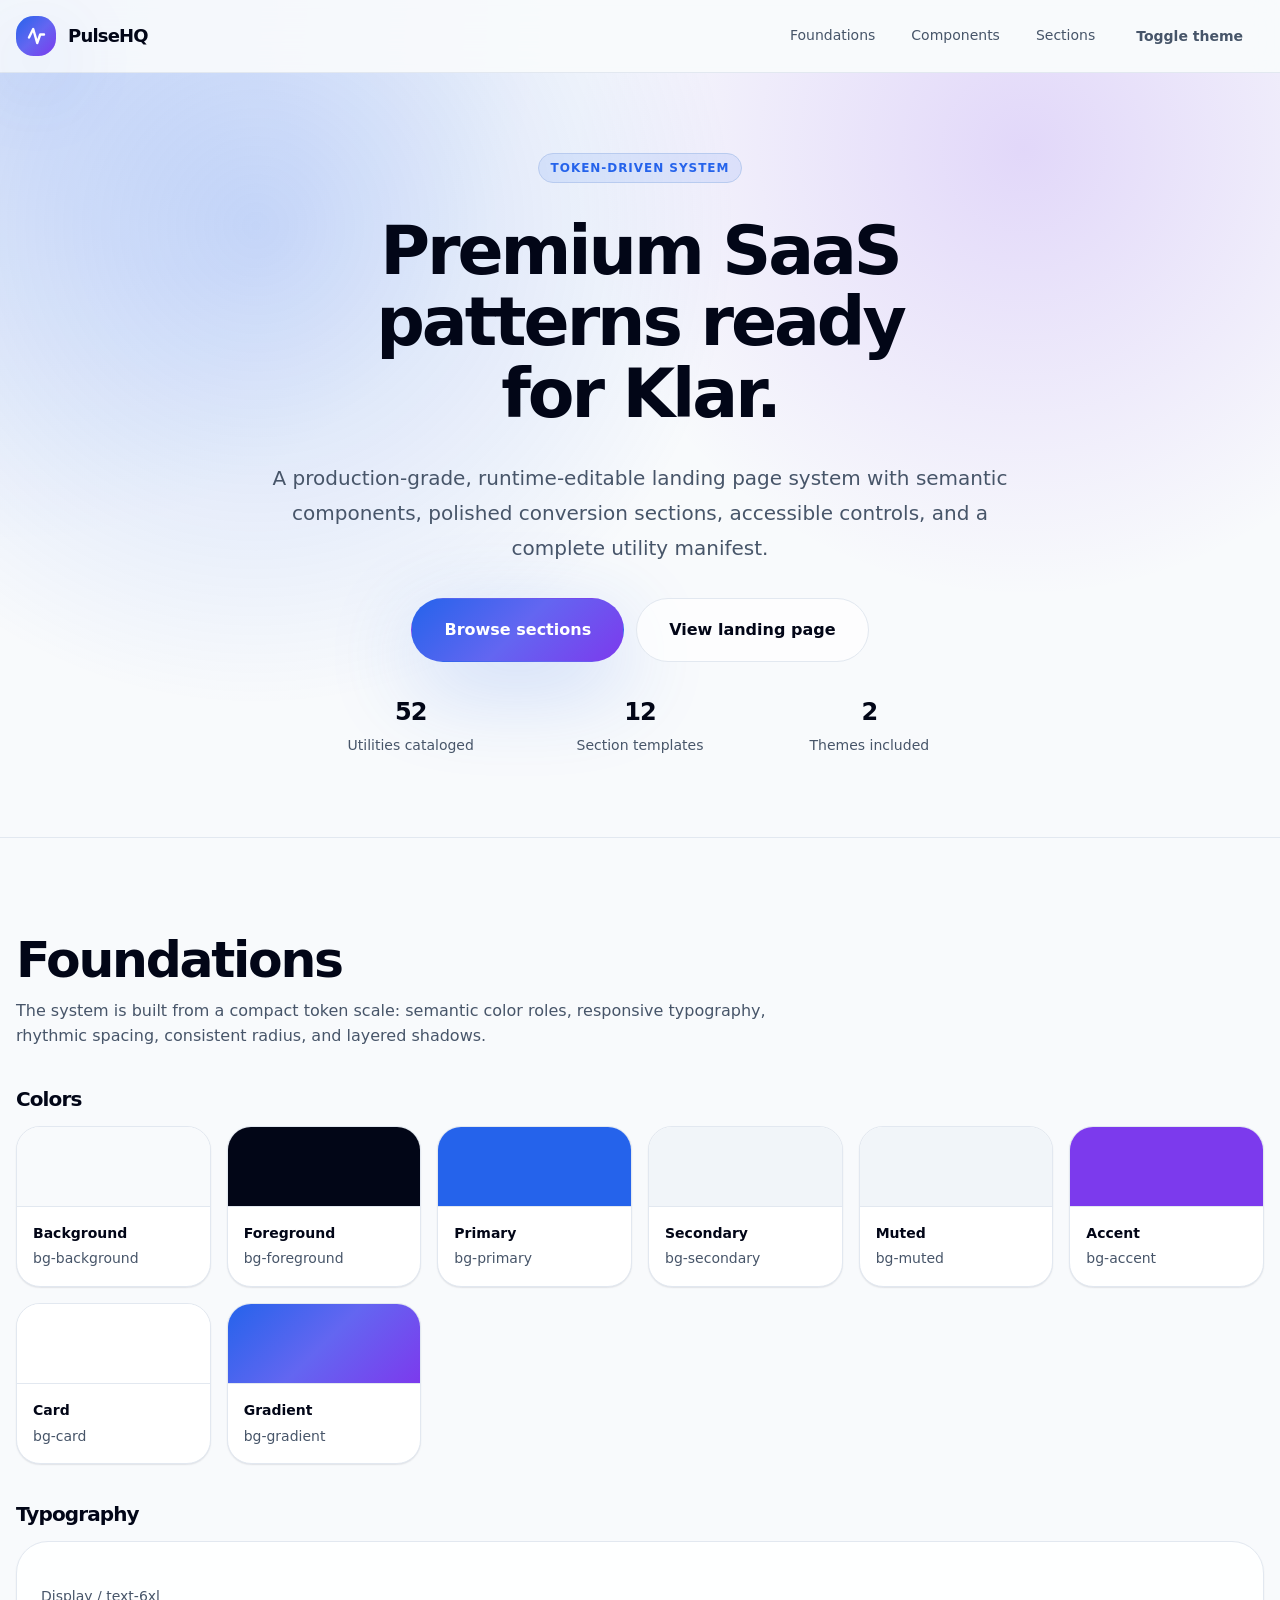
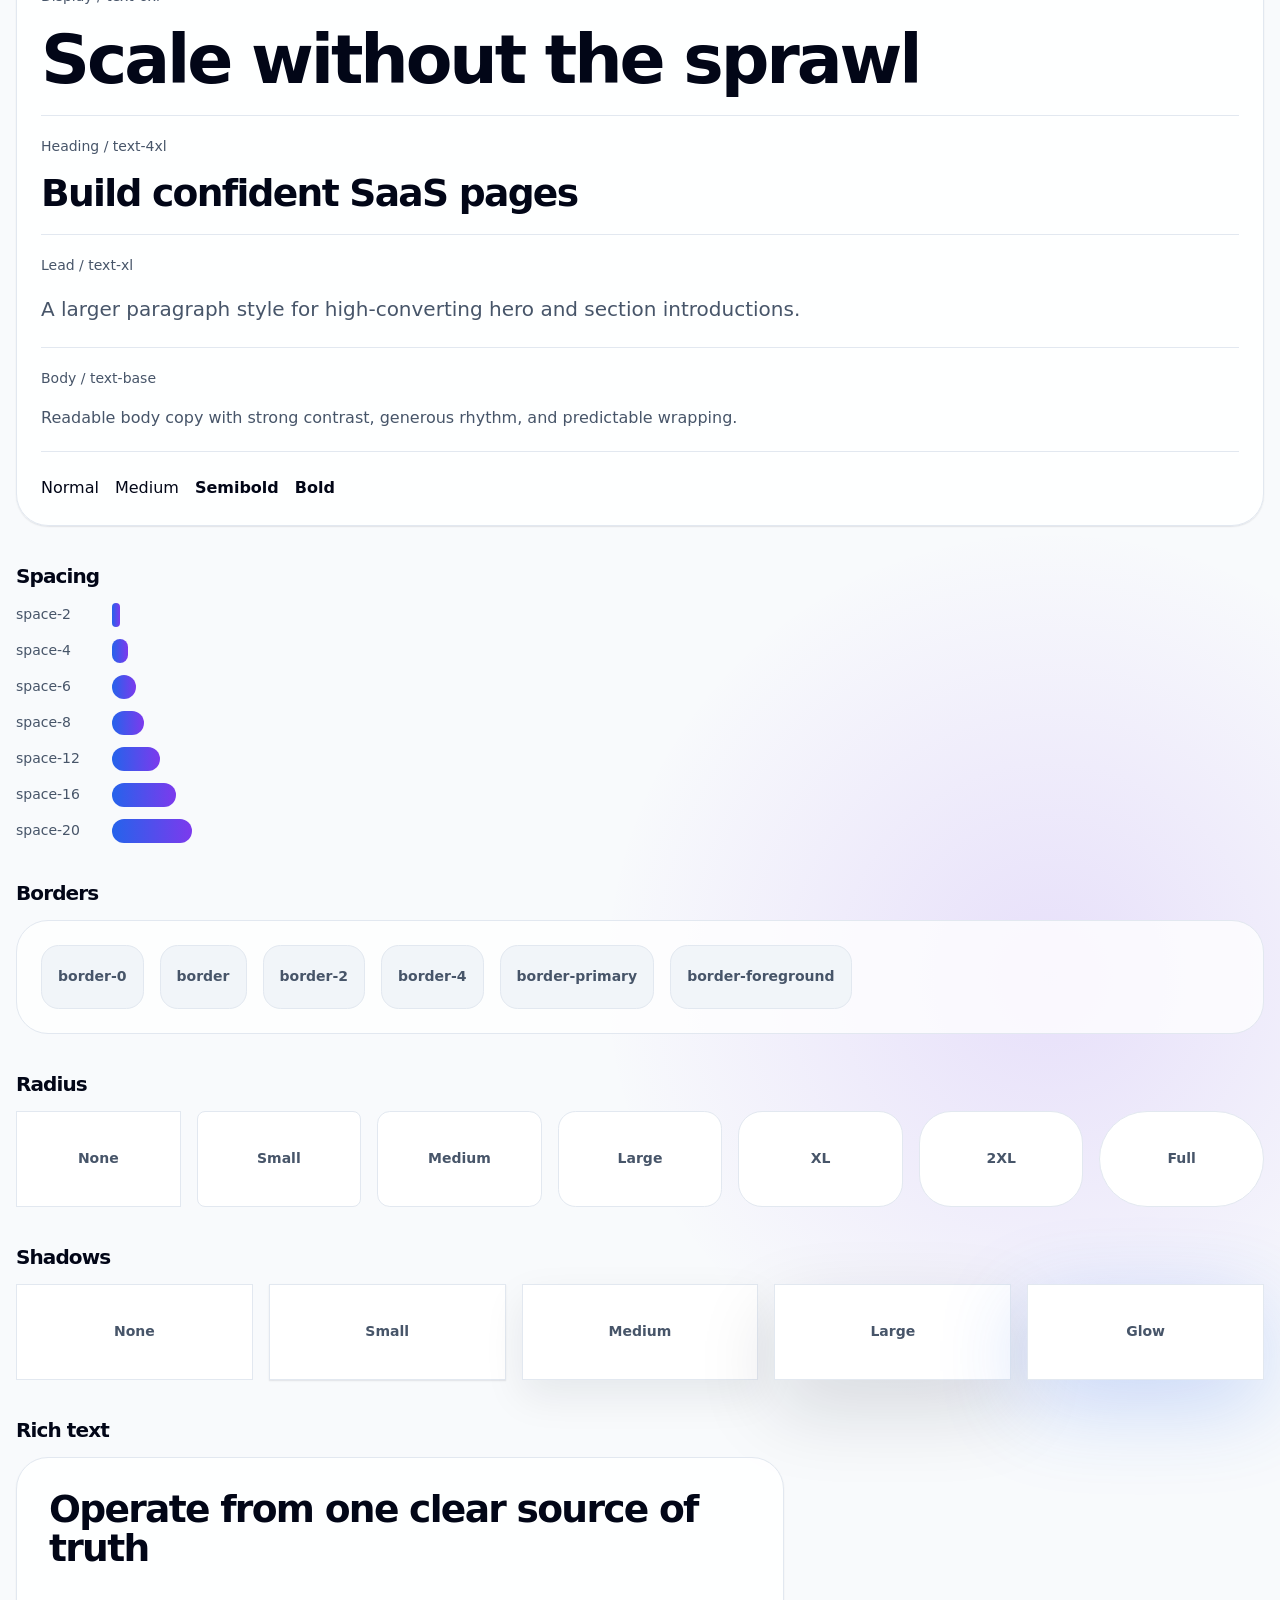
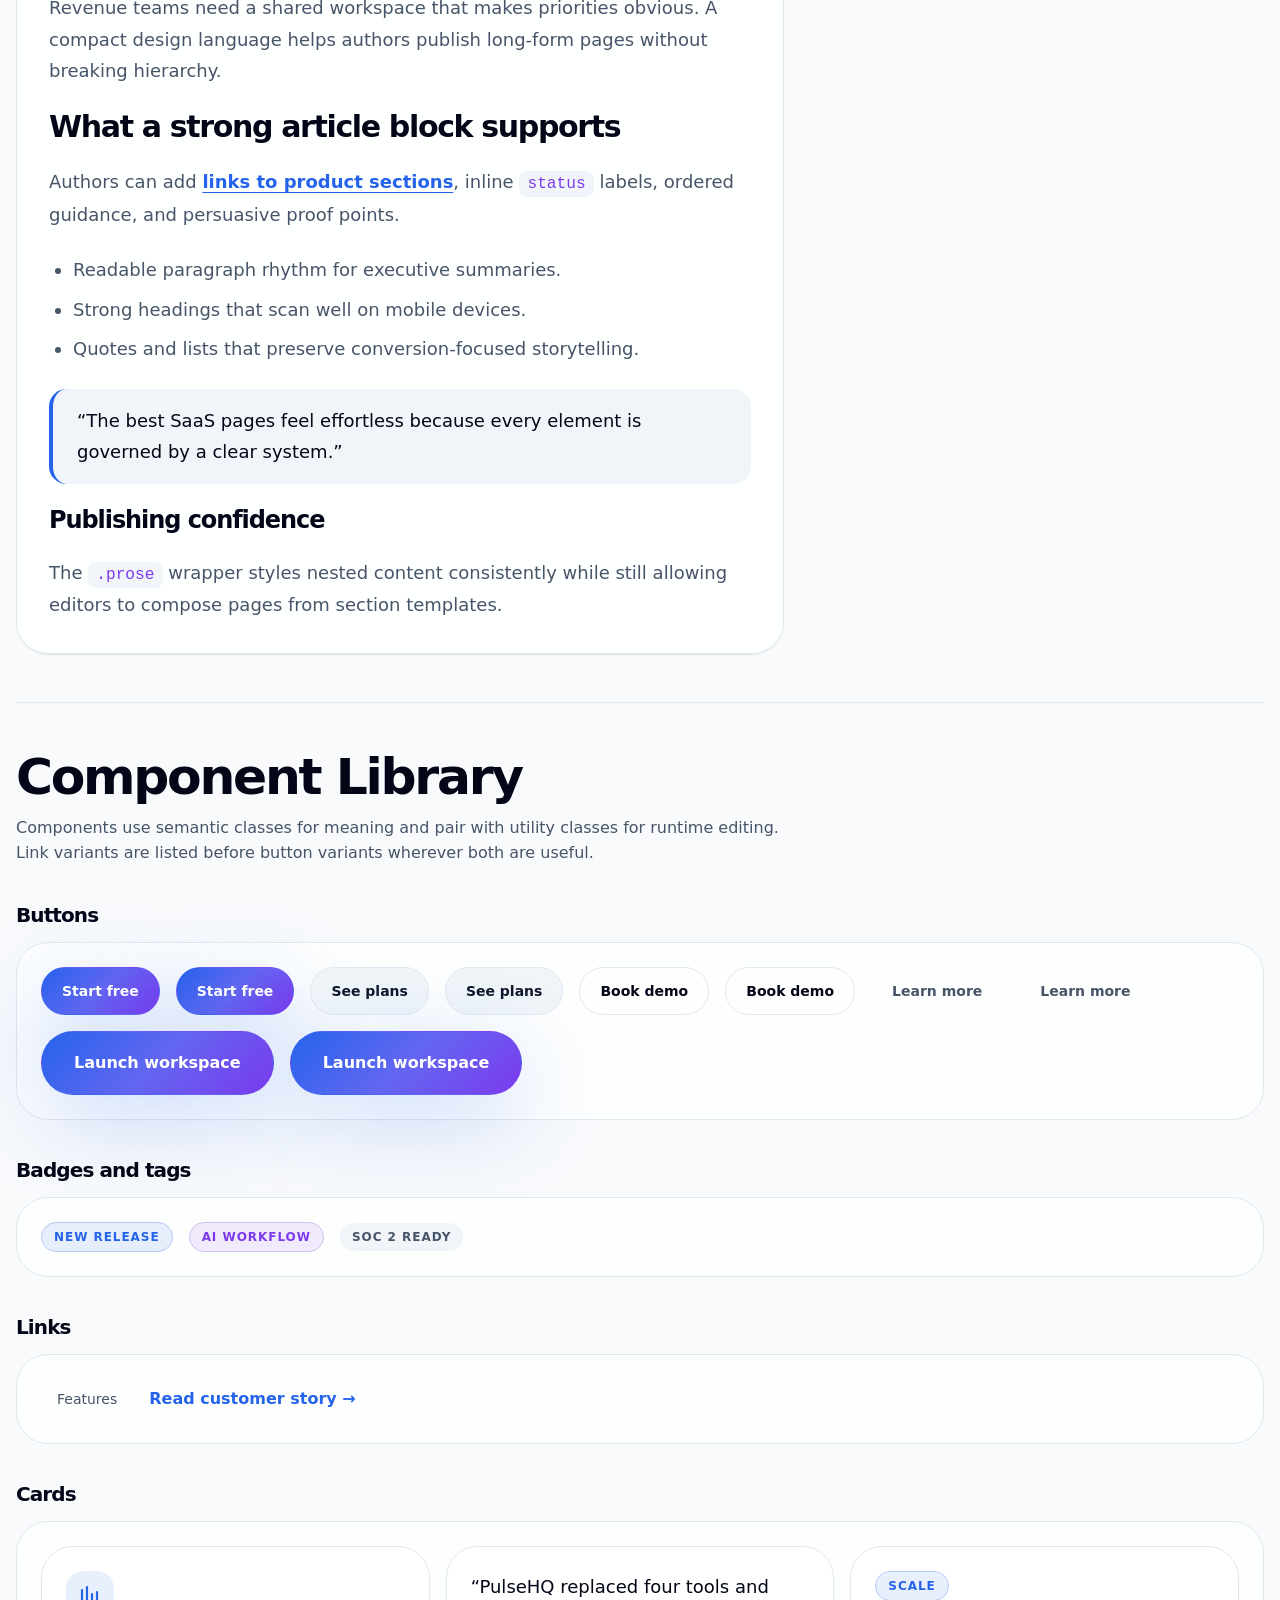
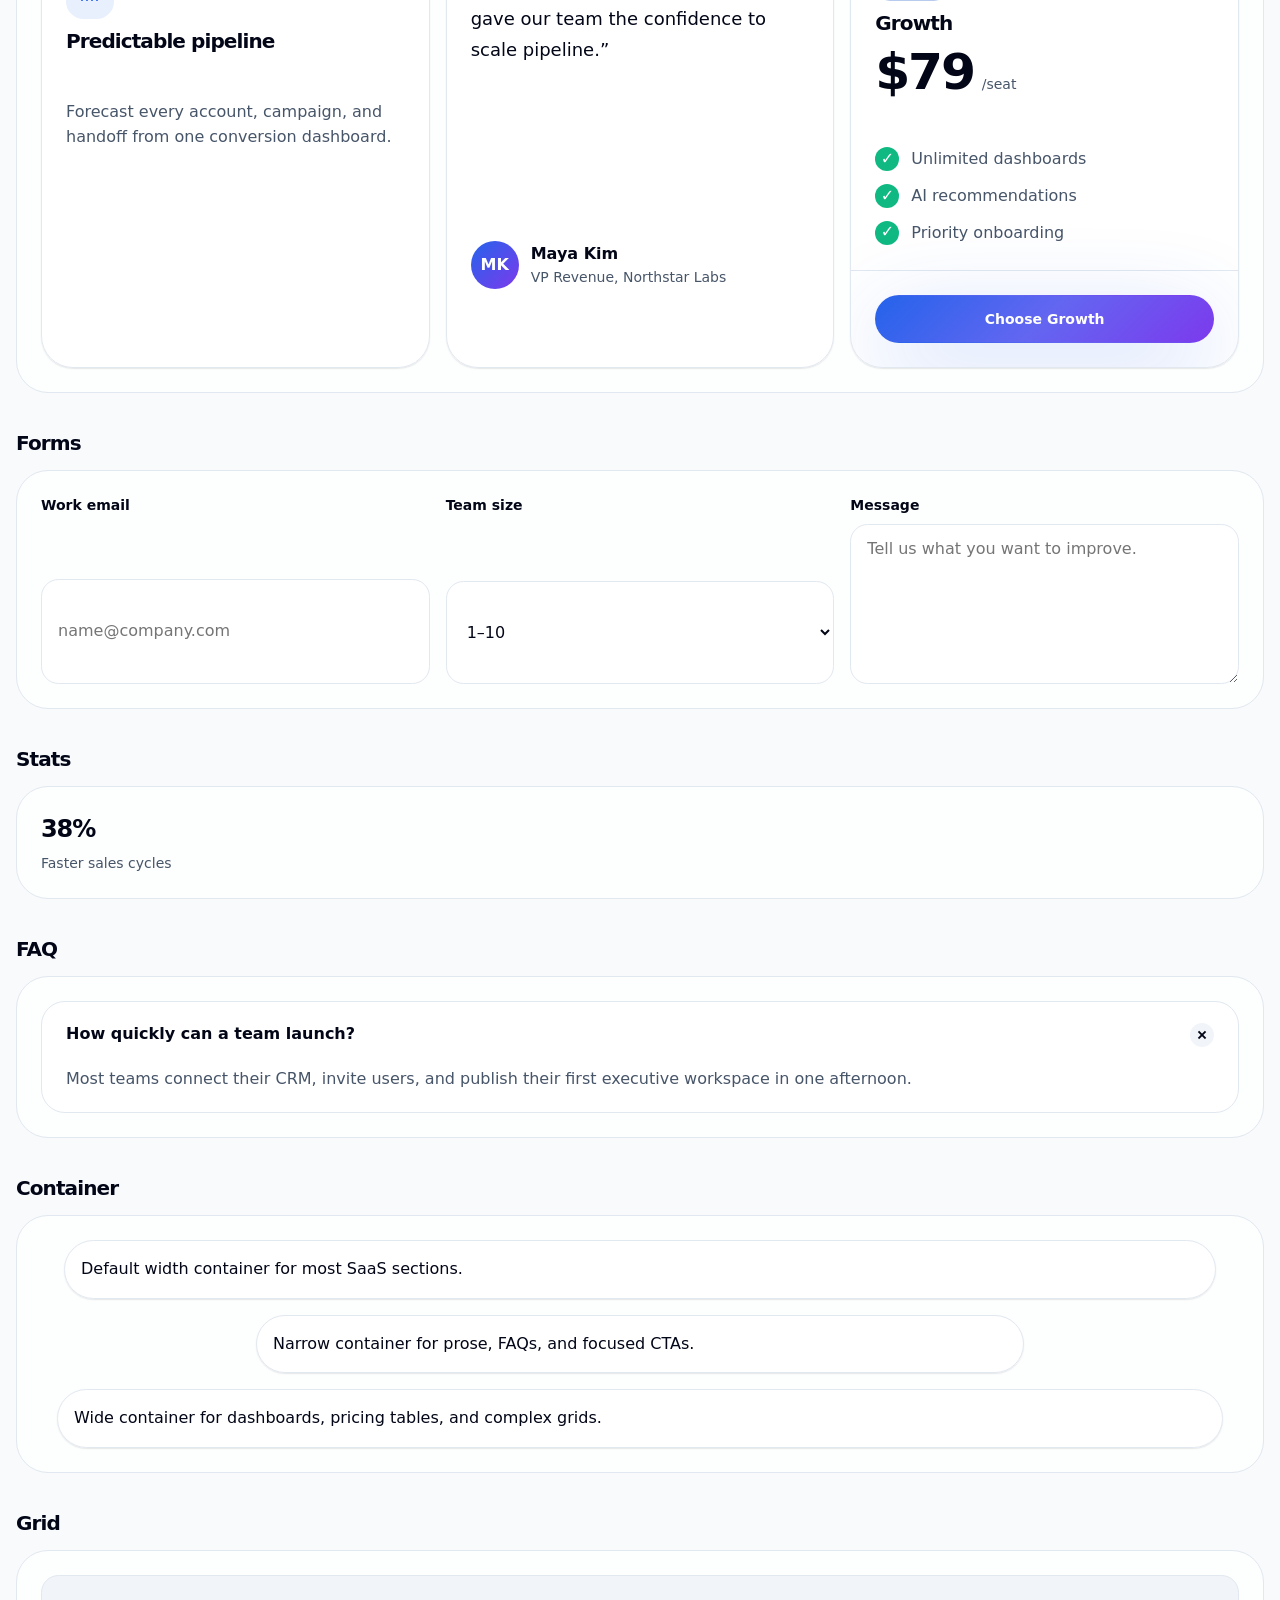
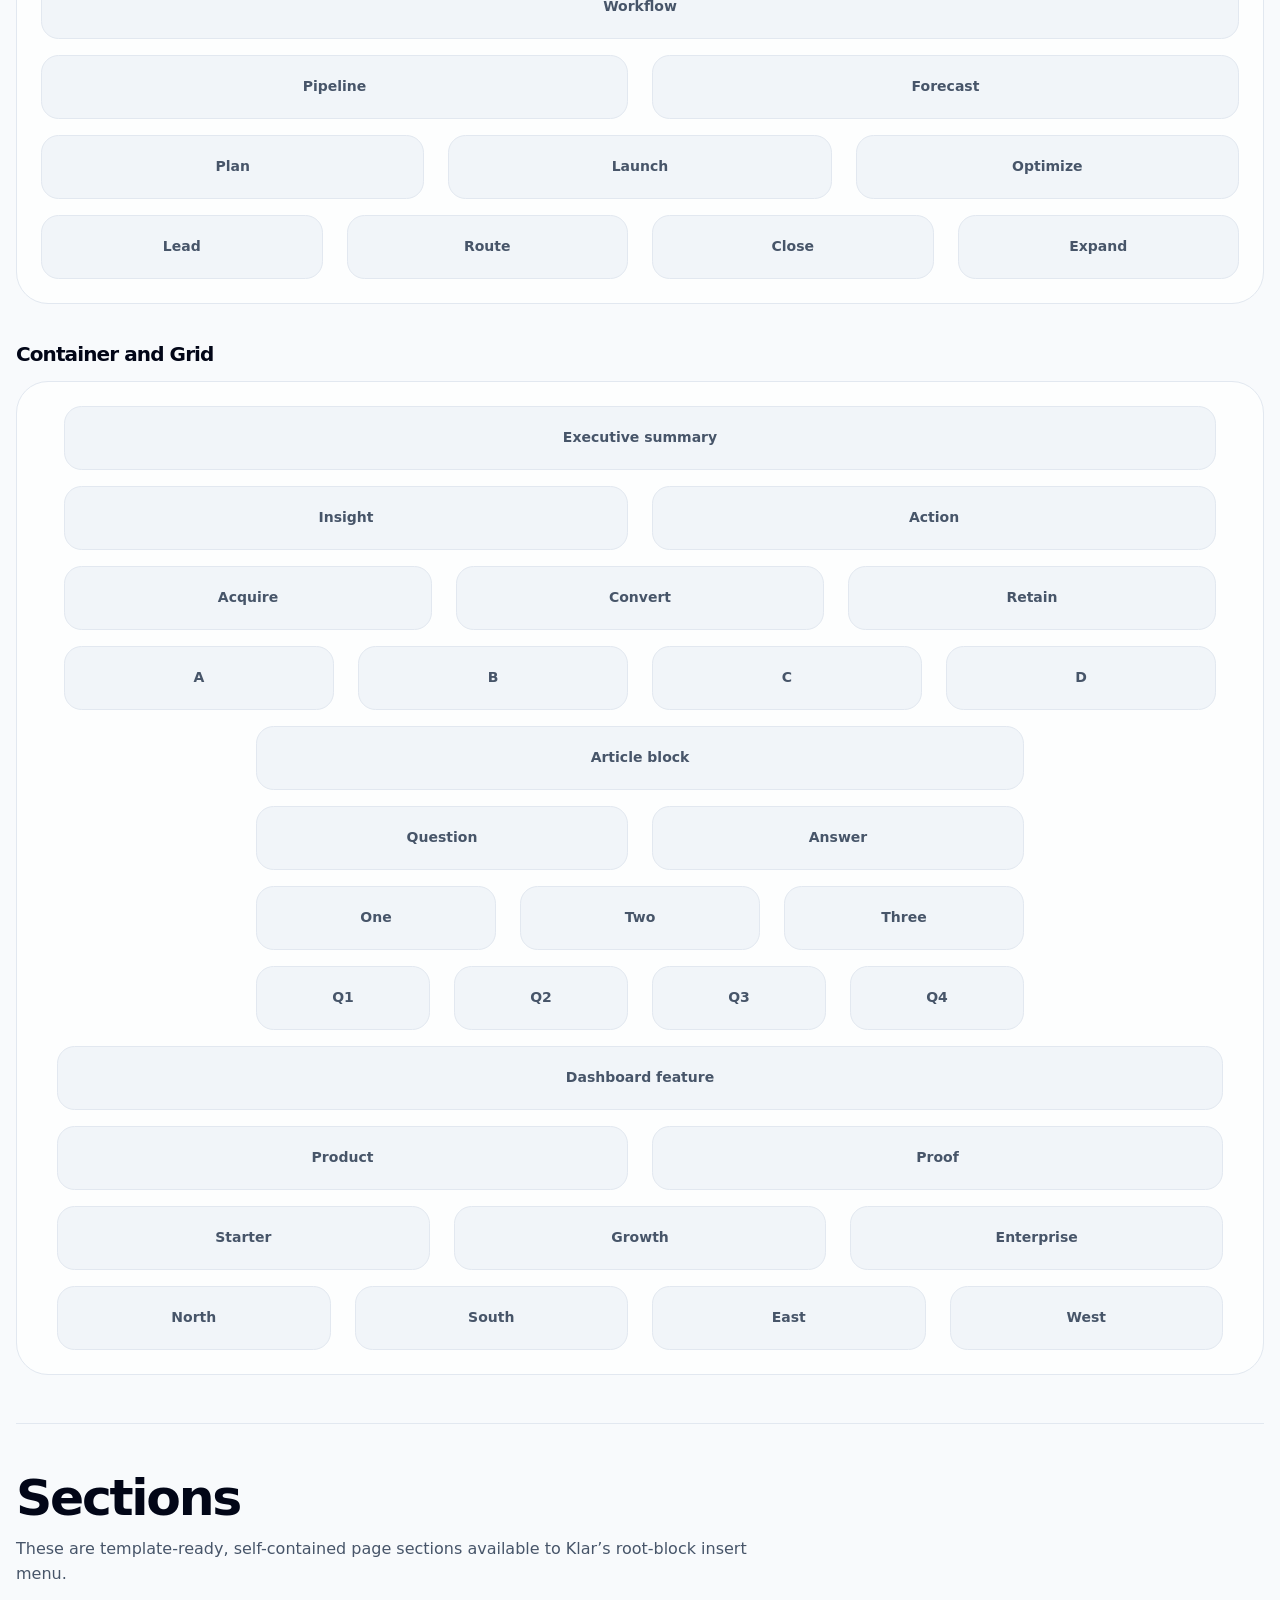
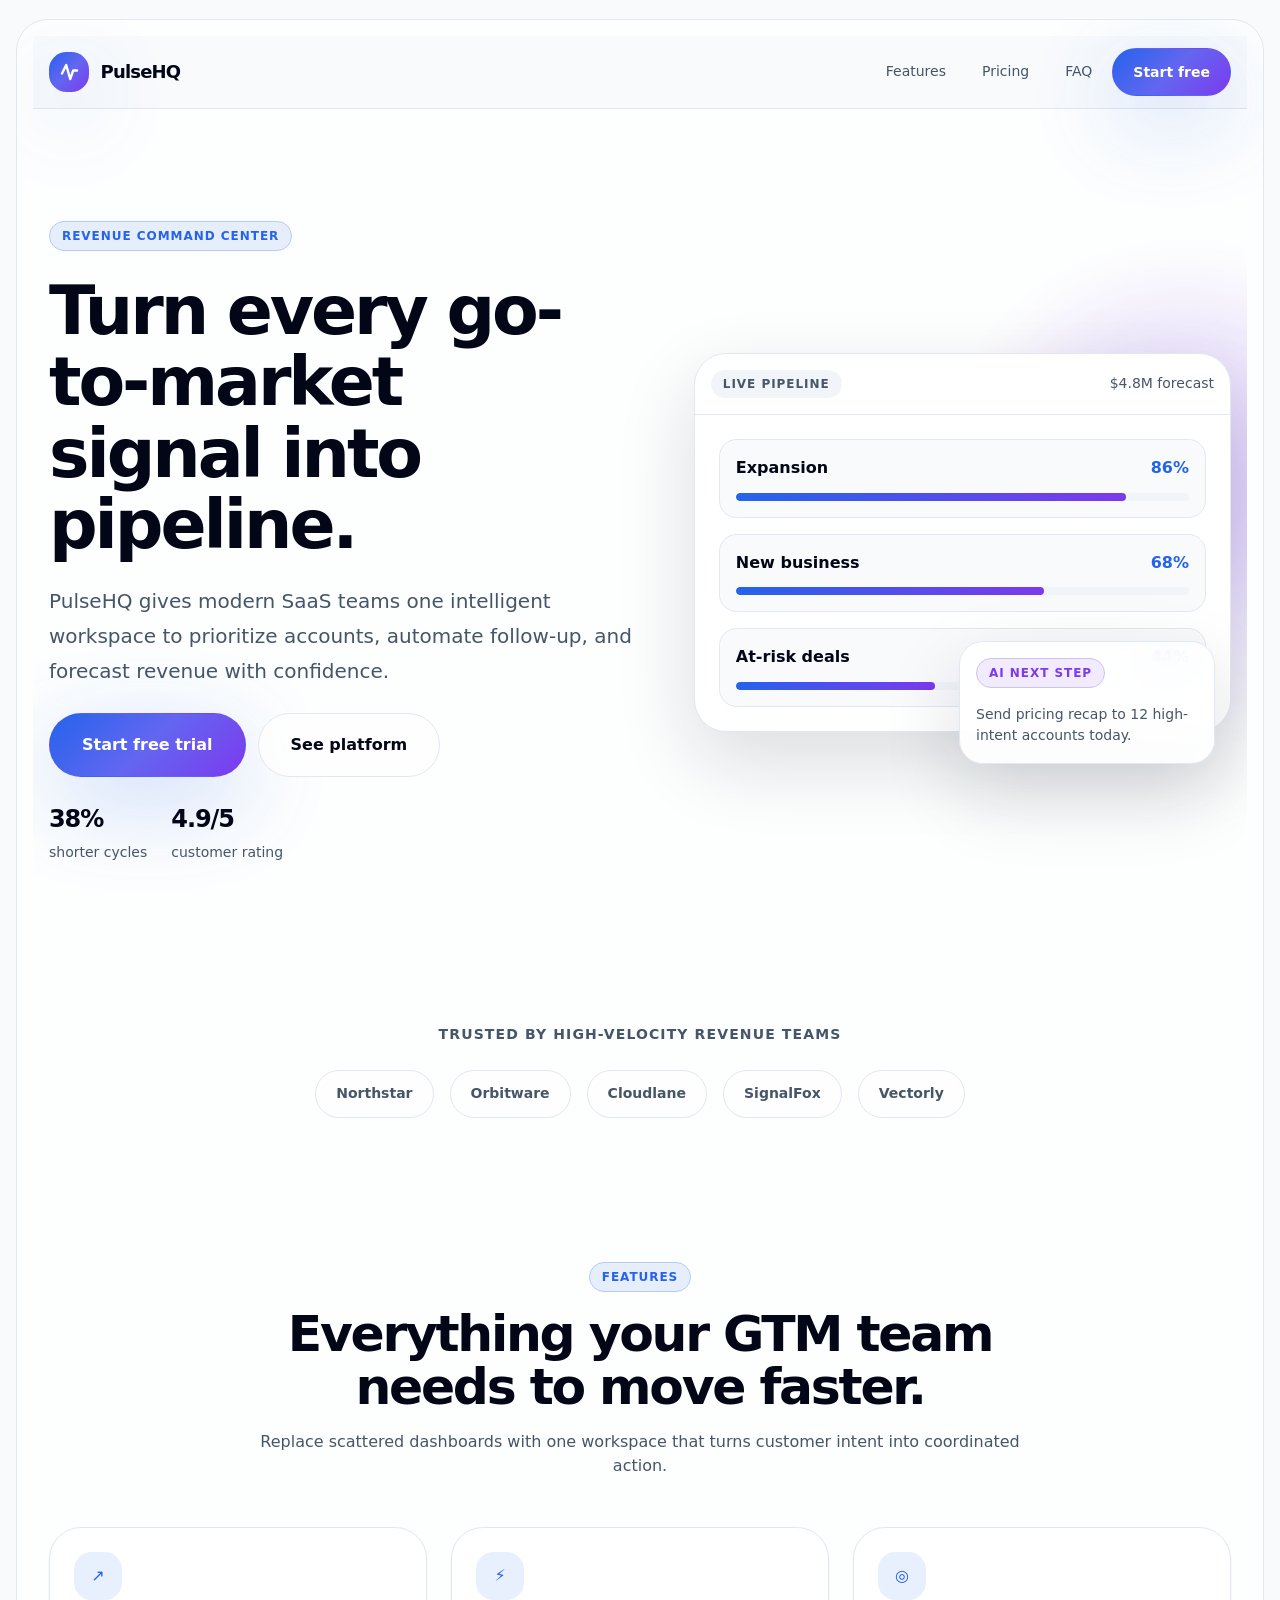
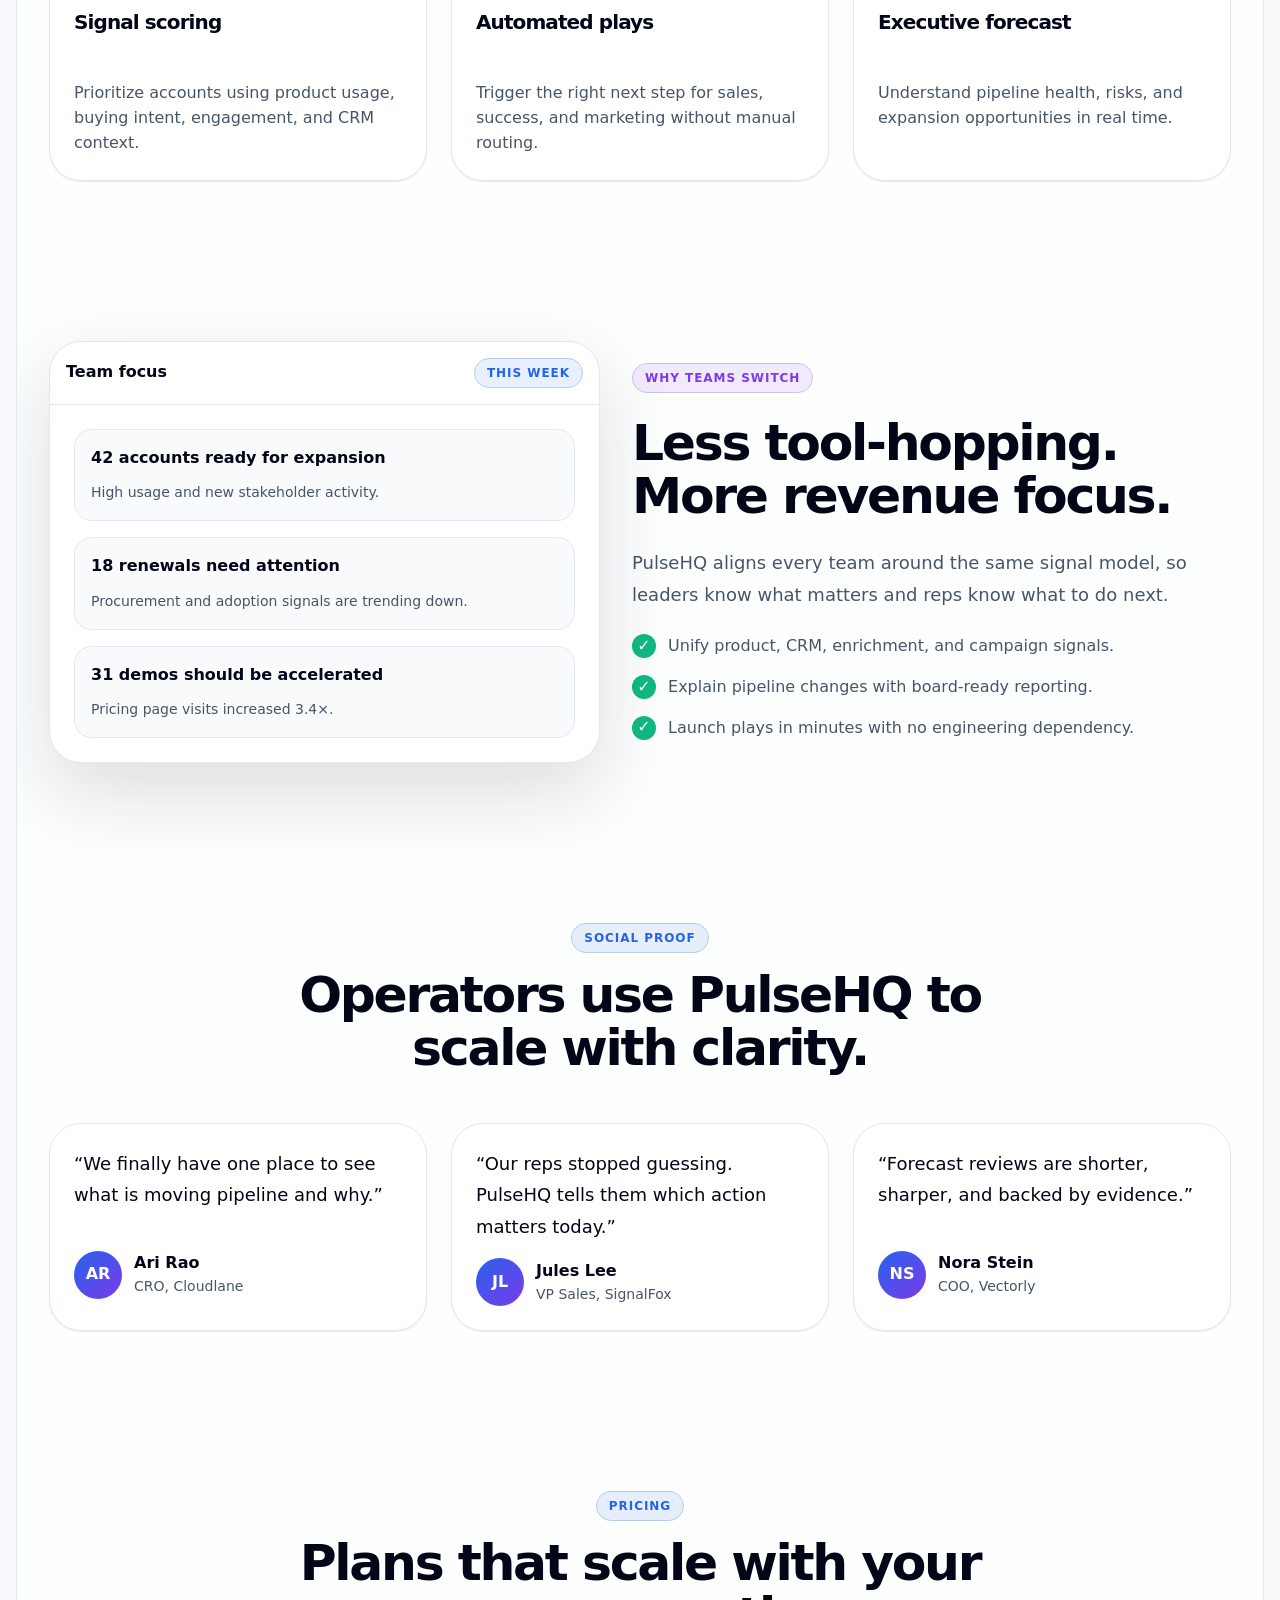
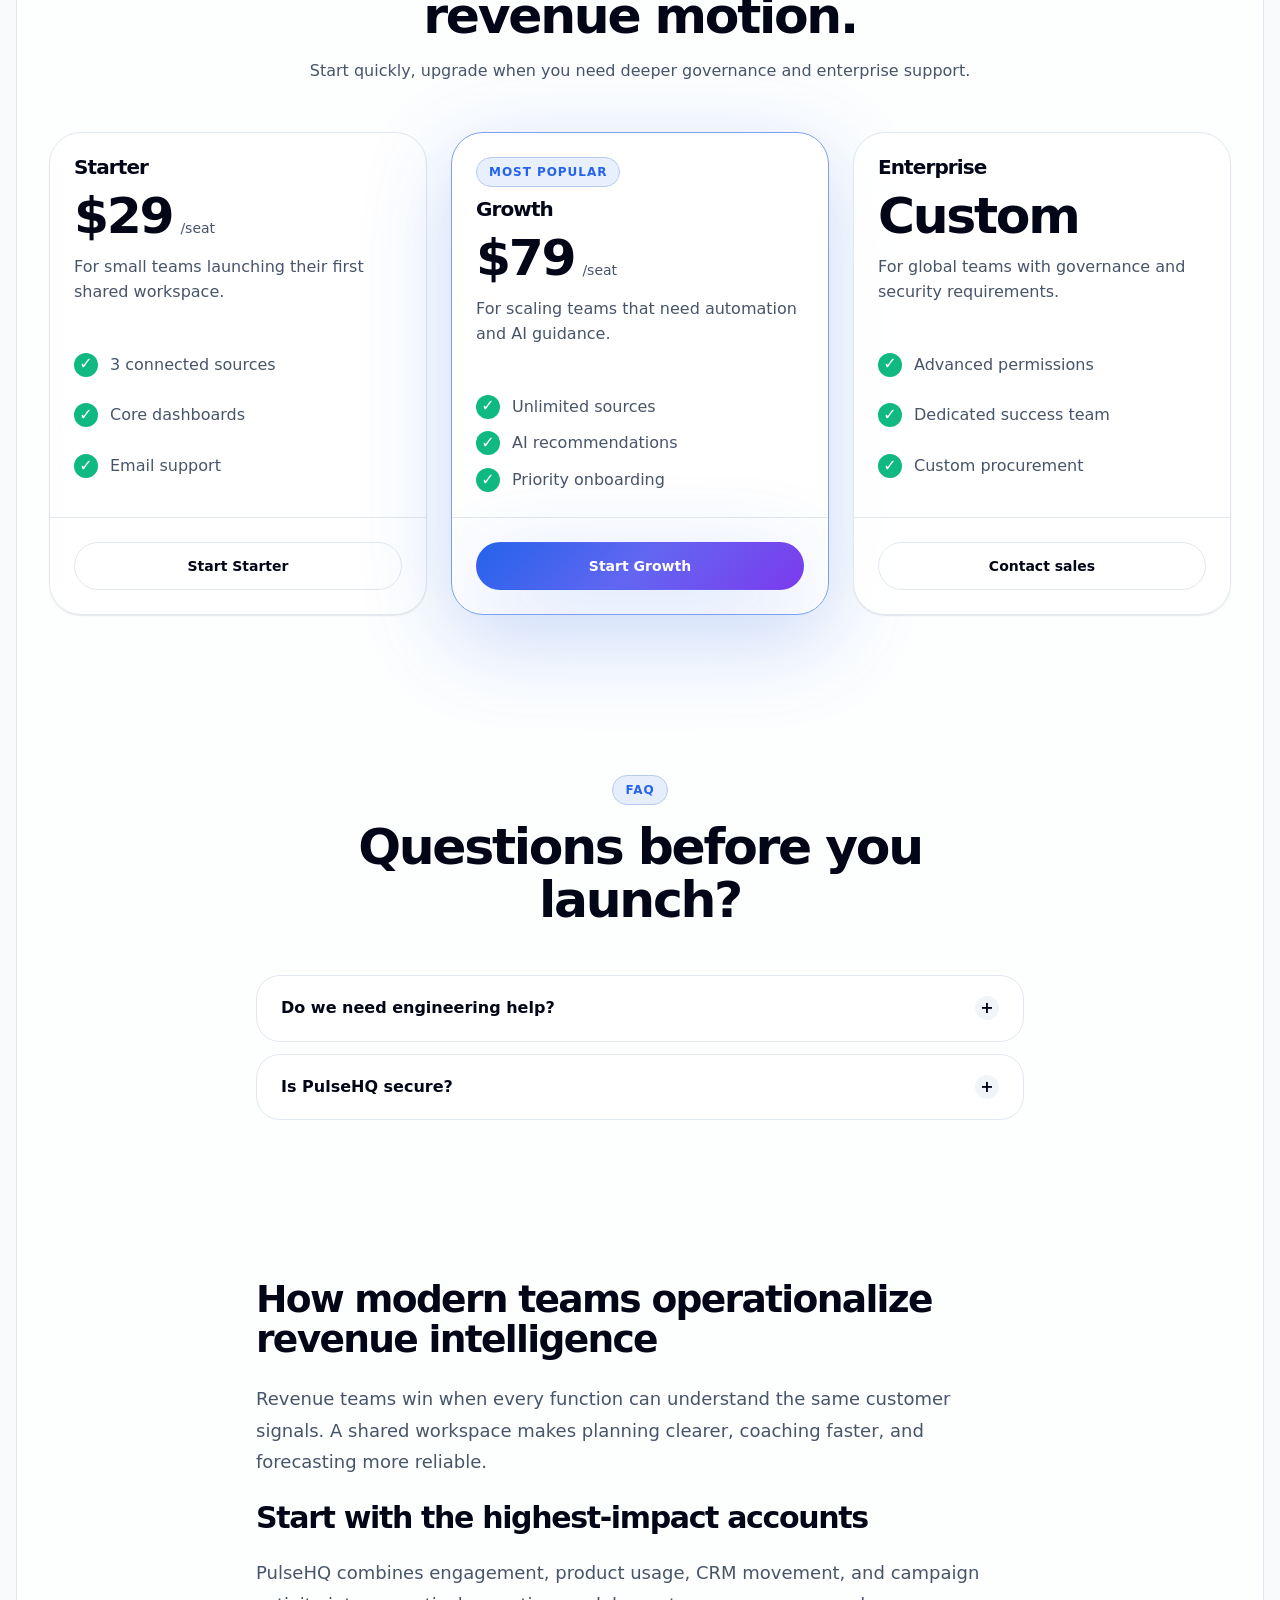
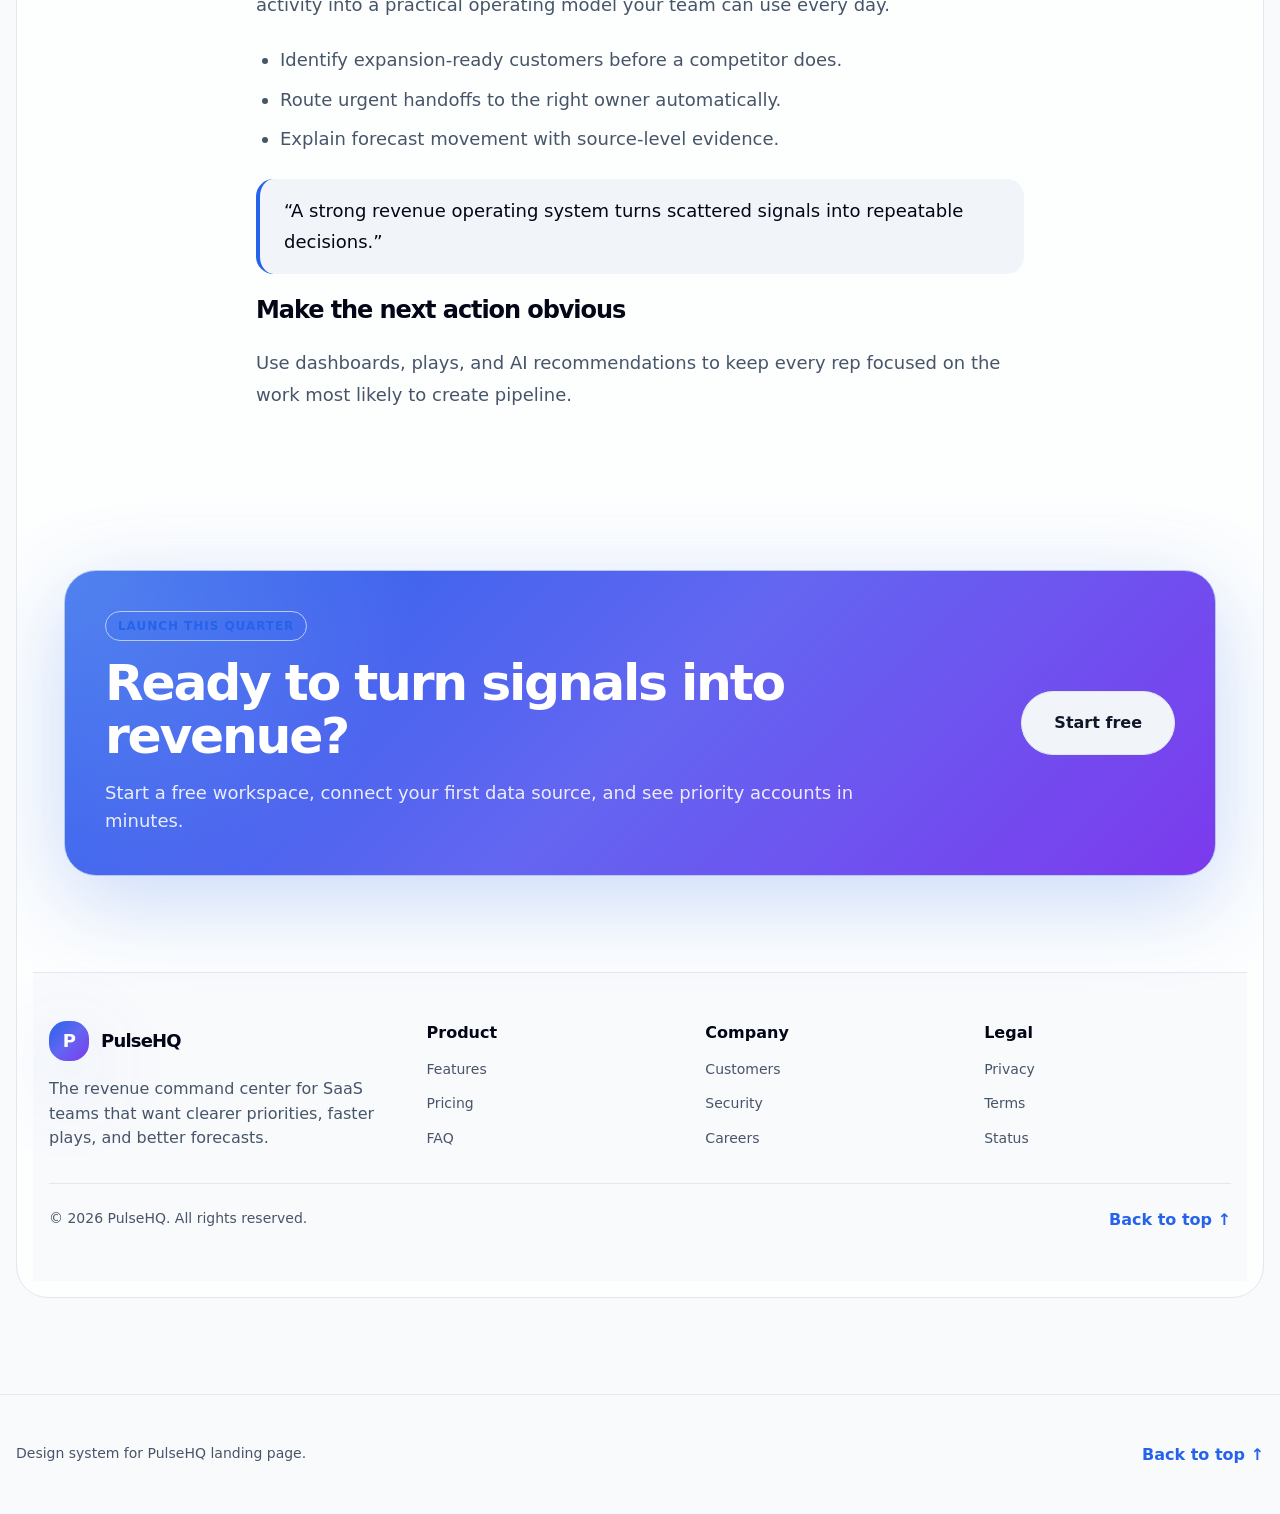
==== design-system/design-system.html @ 7aaa570b "Generate site via Klar (4 files)" ====
<!DOCTYPE html>
<html lang="en">
<head>
  <meta charset="utf-8" />
  <meta name="viewport" content="width=device-width, initial-scale=1" />
  <title>Design System · Premium SaaS Landing</title>
  <link rel="stylesheet" href="/style.css" />
  <style>
    /* Documentation chrome only — not part of the design system. Every rule is prefixed .ds-. */
    .ds-page {
      padding-block: var(--space-12);
    }

    .ds-block {
      padding-block: var(--space-12);
      border-bottom: var(--border-width-sm) solid var(--border);
    }

    .ds-block:last-child {
      border-bottom: 0;
    }

    .ds-block > h2 {
      margin-bottom: var(--space-3);
    }

    .ds-note {
      max-width: var(--content-width-narrow);
      margin-bottom: var(--space-8);
      color: var(--muted-foreground);
    }

    .ds-subhead {
      margin-top: var(--space-10);
      margin-bottom: var(--space-4);
      font-size: var(--text-xl);
    }

    .ds-subhead:first-child {
      margin-top: 0;
    }

    .ds-specimens {
      display: flex;
      flex-wrap: wrap;
      gap: var(--space-4);
      align-items: center;
      padding: var(--space-6);
      border: var(--border-width-sm) solid var(--border);
      border-radius: var(--radius-2xl);
      background: color-mix(in srgb, var(--card) 78%, transparent);
    }

    .ds-specimens--grid {
      display: grid;
      grid-template-columns: repeat(auto-fit, minmax(16rem, 1fr));
      align-items: stretch;
    }

    .ds-specimens--stack {
      display: grid;
      align-items: stretch;
    }

    .ds-sections {
      gap: var(--space-8);
      padding: var(--space-4);
      overflow: hidden;
    }

    .ds-swatches {
      display: grid;
      grid-template-columns: repeat(auto-fit, minmax(11rem, 1fr));
      gap: var(--space-4);
    }

    .ds-swatch {
      overflow: hidden;
      border: var(--border-width-sm) solid var(--border);
      border-radius: var(--radius-xl);
      background: var(--card);
      box-shadow: var(--shadow-sm);
    }

    .ds-swatch__color {
      min-height: 5rem;
      border-bottom: var(--border-width-sm) solid var(--border);
    }

    .ds-swatch__meta {
      display: grid;
      gap: var(--space-1);
      padding: var(--space-4);
      font-size: var(--text-sm);
    }

    .ds-type-row {
      display: grid;
      gap: var(--space-4);
      padding-block: var(--space-5);
      border-bottom: var(--border-width-sm) solid var(--border);
    }

    .ds-type-row:last-child {
      border-bottom: 0;
    }

    .ds-scale {
      display: grid;
      gap: var(--space-3);
    }

    .ds-scale__row {
      display: grid;
      grid-template-columns: 5rem minmax(0, 1fr);
      gap: var(--space-4);
      align-items: center;
    }

    .ds-scale__bar {
      min-height: var(--space-6);
      border-radius: var(--radius-full);
      background: linear-gradient(90deg, var(--primary), var(--accent));
    }

    .ds-radius-row,
    .ds-shadow-row {
      display: grid;
      grid-template-columns: repeat(auto-fit, minmax(9rem, 1fr));
      gap: var(--space-4);
    }

    .ds-radius-card,
    .ds-shadow-card {
      min-height: 6rem;
      display: grid;
      place-items: center;
      padding: var(--space-4);
      border: var(--border-width-sm) solid var(--border);
      background: var(--card);
      color: var(--muted-foreground);
      font-size: var(--text-sm);
      font-weight: var(--font-semibold);
    }

    .ds-showcase-hero {
      position: relative;
      overflow: hidden;
      padding-block: var(--space-20);
      border-bottom: var(--border-width-sm) solid var(--border);
      background:
        radial-gradient(circle at 20% 20%, color-mix(in srgb, var(--primary) 20%, transparent), transparent 30rem),
        radial-gradient(circle at 80% 10%, color-mix(in srgb, var(--accent) 18%, transparent), transparent 28rem);
    }

    .ds-showcase-hero__inner {
      width: min(100% - var(--space-8), var(--content-width));
      margin-inline: auto;
      display: grid;
      gap: var(--space-8);
      text-align: center;
      place-items: center;
    }

    .ds-showcase-hero__badge {
      margin-inline: auto;
    }

    .ds-showcase-hero__title {
      max-width: 12ch;
      font-size: clamp(var(--text-4xl), 8vw, var(--text-6xl));
    }

    .ds-showcase-hero__lead {
      max-width: 48rem;
      font-size: var(--text-xl);
      line-height: var(--leading-relaxed);
    }

    .ds-showcase-hero__actions {
      display: flex;
      flex-wrap: wrap;
      justify-content: center;
      gap: var(--space-3);
    }

    .ds-showcase-hero__stats {
      display: grid;
      grid-template-columns: repeat(3, minmax(0, 1fr));
      gap: var(--space-4);
      width: min(100%, 42rem);
    }

    .ds-mini-cell {
      min-height: 4rem;
      display: grid;
      place-items: center;
      padding: var(--space-4);
      border: var(--border-width-sm) solid var(--border);
      border-radius: var(--radius-lg);
      background: var(--muted);
      color: var(--muted-foreground);
      font-size: var(--text-sm);
      font-weight: var(--font-semibold);
      text-align: center;
    }

    @media (max-width: 767px) {
      .ds-showcase-hero__stats {
        grid-template-columns: 1fr;
      }
    }
  </style>
</head>

<body>
  <header class="site-header">
    <div class="container-wide site-header__inner">
      <a class="brand" href="#top" aria-label="PulseHQ home">
        <span class="brand-mark" aria-hidden="true">
          <svg class="size-6" viewBox="0 0 24 24" fill="none" aria-hidden="true">
            <path d="M5 13.5L9.2 5l4 14 3-8.5H20" stroke="currentColor" stroke-width="2.4" stroke-linecap="round" stroke-linejoin="round"/>
          </svg>
        </span>
        <span>PulseHQ</span>
      </a>

      <nav class="site-nav" id="ds-navigation" aria-label="Design system navigation">
        <a class="nav-link" href="#foundations">Foundations</a>
        <a class="nav-link" href="#components">Components</a>
        <a class="nav-link" href="#sections">Sections</a>
        <button class="btn btn-ghost" type="button" aria-label="Toggle theme">Toggle theme</button>
      </nav>

      <button class="mobile-nav-toggle" type="button" aria-label="Toggle navigation" aria-controls="ds-navigation" aria-expanded="false">
        <span class="mobile-nav-toggle__bar" aria-hidden="true"></span>
      </button>
    </div>
  </header>

  <section class="ds-showcase-hero" id="top">
    <div class="ds-showcase-hero__inner">
      <span class="badge ds-showcase-hero__badge">Token-driven system</span>
      <h1 class="ds-showcase-hero__title">Premium SaaS patterns ready for Klar.</h1>
      <p class="ds-showcase-hero__lead">
        A production-grade, runtime-editable landing page system with semantic components,
        polished conversion sections, accessible controls, and a complete utility manifest.
      </p>
      <div class="ds-showcase-hero__actions">
        <a class="btn btn-primary btn-lg" href="#sections">Browse sections</a>
        <a class="btn btn-outline btn-lg" href="../index.html">View landing page</a>
      </div>
      <div class="ds-showcase-hero__stats">
        <div class="stat">
          <span class="stat__value">52</span>
          <span class="stat__label">Utilities cataloged</span>
        </div>
        <div class="stat">
          <span class="stat__value">12</span>
          <span class="stat__label">Section templates</span>
        </div>
        <div class="stat">
          <span class="stat__value">2</span>
          <span class="stat__label">Themes included</span>
        </div>
      </div>
    </div>
  </section>

  <main class="container-wide ds-page">
    <section class="ds-block" id="foundations">
      <h2>Foundations</h2>
      <p class="ds-note">
        The system is built from a compact token scale: semantic color roles, responsive typography,
        rhythmic spacing, consistent radius, and layered shadows.
      </p>

      <h3 class="ds-subhead">Colors</h3>
      <div class="ds-swatches">
        <div class="ds-swatch">
          <div class="ds-swatch__color bg-background"></div>
          <div class="ds-swatch__meta"><strong>Background</strong><span class="text-muted-foreground">bg-background</span></div>
        </div>
        <div class="ds-swatch">
          <div class="ds-swatch__color bg-foreground"></div>
          <div class="ds-swatch__meta"><strong>Foreground</strong><span class="text-muted-foreground">bg-foreground</span></div>
        </div>
        <div class="ds-swatch">
          <div class="ds-swatch__color bg-primary"></div>
          <div class="ds-swatch__meta"><strong>Primary</strong><span class="text-muted-foreground">bg-primary</span></div>
        </div>
        <div class="ds-swatch">
          <div class="ds-swatch__color bg-secondary"></div>
          <div class="ds-swatch__meta"><strong>Secondary</strong><span class="text-muted-foreground">bg-secondary</span></div>
        </div>
        <div class="ds-swatch">
          <div class="ds-swatch__color bg-muted"></div>
          <div class="ds-swatch__meta"><strong>Muted</strong><span class="text-muted-foreground">bg-muted</span></div>
        </div>
        <div class="ds-swatch">
          <div class="ds-swatch__color bg-accent"></div>
          <div class="ds-swatch__meta"><strong>Accent</strong><span class="text-muted-foreground">bg-accent</span></div>
        </div>
        <div class="ds-swatch">
          <div class="ds-swatch__color bg-card"></div>
          <div class="ds-swatch__meta"><strong>Card</strong><span class="text-muted-foreground">bg-card</span></div>
        </div>
        <div class="ds-swatch">
          <div class="ds-swatch__color bg-gradient"></div>
          <div class="ds-swatch__meta"><strong>Gradient</strong><span class="text-muted-foreground">bg-gradient</span></div>
        </div>
      </div>

      <h3 class="ds-subhead">Typography</h3>
      <div class="card p-6">
        <div class="ds-type-row">
          <span class="text-muted-foreground text-sm">Display / text-6xl</span>
          <strong class="text-6xl leading-tight tracking-tight">Scale without the sprawl</strong>
        </div>
        <div class="ds-type-row">
          <span class="text-muted-foreground text-sm">Heading / text-4xl</span>
          <strong class="text-4xl leading-tight tracking-tight">Build confident SaaS pages</strong>
        </div>
        <div class="ds-type-row">
          <span class="text-muted-foreground text-sm">Lead / text-xl</span>
          <span class="text-xl leading-relaxed text-muted-foreground">A larger paragraph style for high-converting hero and section introductions.</span>
        </div>
        <div class="ds-type-row">
          <span class="text-muted-foreground text-sm">Body / text-base</span>
          <span class="text-base leading-normal text-muted-foreground">Readable body copy with strong contrast, generous rhythm, and predictable wrapping.</span>
        </div>
        <div class="flex flex-wrap gap-4 mt-6">
          <span class="font-normal">Normal</span>
          <span class="font-medium">Medium</span>
          <span class="font-semibold">Semibold</span>
          <span class="font-bold">Bold</span>
        </div>
      </div>

      <h3 class="ds-subhead">Spacing</h3>
      <div class="ds-scale">
        <div class="ds-scale__row"><span class="text-sm text-muted-foreground">space-2</span><span class="ds-scale__bar" style="width: var(--space-2);"></span></div>
        <div class="ds-scale__row"><span class="text-sm text-muted-foreground">space-4</span><span class="ds-scale__bar" style="width: var(--space-4);"></span></div>
        <div class="ds-scale__row"><span class="text-sm text-muted-foreground">space-6</span><span class="ds-scale__bar" style="width: var(--space-6);"></span></div>
        <div class="ds-scale__row"><span class="text-sm text-muted-foreground">space-8</span><span class="ds-scale__bar" style="width: var(--space-8);"></span></div>
        <div class="ds-scale__row"><span class="text-sm text-muted-foreground">space-12</span><span class="ds-scale__bar" style="width: var(--space-12);"></span></div>
        <div class="ds-scale__row"><span class="text-sm text-muted-foreground">space-16</span><span class="ds-scale__bar" style="width: var(--space-16);"></span></div>
        <div class="ds-scale__row"><span class="text-sm text-muted-foreground">space-20</span><span class="ds-scale__bar" style="width: var(--space-20);"></span></div>
      </div>

      <h3 class="ds-subhead">Borders</h3>
      <div class="ds-specimens">
        <div class="ds-mini-cell border-0">border-0</div>
        <div class="ds-mini-cell border">border</div>
        <div class="ds-mini-cell border-2">border-2</div>
        <div class="ds-mini-cell border-4">border-4</div>
        <div class="ds-mini-cell border border-primary">border-primary</div>
        <div class="ds-mini-cell border border-foreground">border-foreground</div>
      </div>

      <h3 class="ds-subhead">Radius</h3>
      <div class="ds-radius-row">
        <div class="ds-radius-card rounded-none">None</div>
        <div class="ds-radius-card rounded-sm">Small</div>
        <div class="ds-radius-card rounded-md">Medium</div>
        <div class="ds-radius-card rounded-lg">Large</div>
        <div class="ds-radius-card rounded-xl">XL</div>
        <div class="ds-radius-card rounded-2xl">2XL</div>
        <div class="ds-radius-card rounded-full">Full</div>
      </div>

      <h3 class="ds-subhead">Shadows</h3>
      <div class="ds-shadow-row">
        <div class="ds-shadow-card shadow-none">None</div>
        <div class="ds-shadow-card shadow-sm">Small</div>
        <div class="ds-shadow-card shadow-md">Medium</div>
        <div class="ds-shadow-card shadow-lg">Large</div>
        <div class="ds-shadow-card shadow-glow">Glow</div>
      </div>

      <h3 class="ds-subhead">Rich text</h3>
      <article class="prose card p-8">
        <h1>Operate from one clear source of truth</h1>
        <p>
          Revenue teams need a shared workspace that makes priorities obvious. A compact
          design language helps authors publish long-form pages without breaking hierarchy.
        </p>
        <h2>What a strong article block supports</h2>
        <p>
          Authors can add <a href="#components">links to product sections</a>, inline
          <code>status</code> labels, ordered guidance, and persuasive proof points.
        </p>
        <ul>
          <li>Readable paragraph rhythm for executive summaries.</li>
          <li>Strong headings that scan well on mobile devices.</li>
          <li>Quotes and lists that preserve conversion-focused storytelling.</li>
        </ul>
        <blockquote>
          “The best SaaS pages feel effortless because every element is governed by a clear system.”
        </blockquote>
        <h3>Publishing confidence</h3>
        <p>
          The <code>.prose</code> wrapper styles nested content consistently while still allowing
          editors to compose pages from section templates.
        </p>
      </article>
    </section>

    <section class="ds-block" id="components">
      <h2>Component Library</h2>
      <p class="ds-note">
        Components use semantic classes for meaning and pair with utility classes for runtime editing.
        Link variants are listed before button variants wherever both are useful.
      </p>

      <h3 class="ds-subhead">Buttons</h3>
      <div class="ds-specimens" data-klar-ds-elements="buttons" data-klar-ds-label="Buttons">
        <a class="btn btn-primary" href="#" data-klar-ds-label="Primary link">Start free</a>
        <button class="btn btn-primary" type="button" data-klar-ds-label="Primary button">Start free</button>
        <a class="btn btn-secondary" href="#" data-klar-ds-label="Secondary link">See plans</a>
        <button class="btn btn-secondary" type="button" data-klar-ds-label="Secondary button">See plans</button>
        <a class="btn btn-outline" href="#" data-klar-ds-label="Outline link">Book demo</a>
        <button class="btn btn-outline" type="button" data-klar-ds-label="Outline button">Book demo</button>
        <a class="btn btn-ghost" href="#" data-klar-ds-label="Ghost link">Learn more</a>
        <button class="btn btn-ghost" type="button" data-klar-ds-label="Ghost button">Learn more</button>
        <a class="btn btn-primary btn-lg" href="#" data-klar-ds-label="Large primary link">Launch workspace</a>
        <button class="btn btn-primary btn-lg" type="button" data-klar-ds-label="Large primary button">Launch workspace</button>
      </div>

      <h3 class="ds-subhead">Badges and tags</h3>
      <div class="ds-specimens" data-klar-ds-elements="badges" data-klar-ds-label="Badges and tags">
        <span class="badge" data-klar-ds-label="Primary badge">New release</span>
        <span class="badge badge-accent" data-klar-ds-label="Accent badge">AI workflow</span>
        <span class="tag" data-klar-ds-label="Tag">SOC 2 ready</span>
      </div>

      <h3 class="ds-subhead">Links</h3>
      <div class="ds-specimens" data-klar-ds-elements="links" data-klar-ds-label="Links">
        <a class="nav-link" href="#" data-klar-ds-label="Navigation link">Features</a>
        <a class="cta-link" href="#" data-klar-ds-label="CTA link">Read customer story →</a>
      </div>

      <h3 class="ds-subhead">Cards</h3>
      <div class="ds-specimens ds-specimens--grid" data-klar-ds-elements="cards" data-klar-ds-label="Cards">
        <article class="card" data-klar-ds-label="Feature card">
          <div class="card__header">
            <span class="icon-card" aria-hidden="true">
              <svg class="size-6" viewBox="0 0 24 24" fill="none">
                <path d="M4 17V7m5 10V4m5 13v-6m5 6V9" stroke="currentColor" stroke-width="2.2" stroke-linecap="round"/>
              </svg>
            </span>
            <h3 class="card__title">Predictable pipeline</h3>
          </div>
          <div class="card__body">
            <p class="card__text">Forecast every account, campaign, and handoff from one conversion dashboard.</p>
          </div>
        </article>

        <article class="card testimonial" data-klar-ds-label="Testimonial card">
          <div class="card__body">
            <p class="testimonial__quote">“PulseHQ replaced four tools and gave our team the confidence to scale pipeline.”</p>
            <div class="testimonial__author">
              <span class="avatar" aria-hidden="true">MK</span>
              <div>
                <strong>Maya Kim</strong>
                <p class="text-sm">VP Revenue, Northstar Labs</p>
              </div>
            </div>
          </div>
        </article>

        <article class="card pricing-card" data-klar-ds-label="Pricing card">
          <div class="card__header">
            <span class="badge">Scale</span>
            <h3 class="card__title">Growth</h3>
            <div class="price"><span class="price__amount">$79</span><span class="price__period">/seat</span></div>
          </div>
          <div class="card__body">
            <ul class="feature-list">
              <li><span class="check">✓</span><span>Unlimited dashboards</span></li>
              <li><span class="check">✓</span><span>AI recommendations</span></li>
              <li><span class="check">✓</span><span>Priority onboarding</span></li>
            </ul>
          </div>
          <div class="card__footer">
            <a class="btn btn-primary w-full" href="#">Choose Growth</a>
          </div>
        </article>
      </div>

      <h3 class="ds-subhead">Forms</h3>
      <div class="ds-specimens ds-specimens--grid" data-klar-ds-elements="forms" data-klar-ds-label="Forms">
        <div class="field" data-klar-ds-label="Input field">
          <label class="label" for="ds-email">Work email</label>
          <input class="input" id="ds-email" type="email" placeholder="name@company.com" />
        </div>
        <div class="field" data-klar-ds-label="Select field">
          <label class="label" for="ds-team-size">Team size</label>
          <select class="select" id="ds-team-size">
            <option>1–10</option>
            <option>11–50</option>
            <option>51–250</option>
          </select>
        </div>
        <div class="field" data-klar-ds-label="Textarea field">
          <label class="label" for="ds-message">Message</label>
          <textarea class="textarea" id="ds-message" placeholder="Tell us what you want to improve."></textarea>
        </div>
      </div>

      <h3 class="ds-subhead">Stats</h3>
      <div class="ds-specimens" data-klar-ds-elements="stats" data-klar-ds-label="Stats">
        <div class="stat" data-klar-ds-label="Stat">
          <span class="stat__value">38%</span>
          <span class="stat__label">Faster sales cycles</span>
        </div>
      </div>

      <h3 class="ds-subhead">FAQ</h3>
      <div class="ds-specimens ds-specimens--stack" data-klar-ds-elements="faq-items" data-klar-ds-label="FAQ items">
        <div class="faq-item" data-klar-ds-label="FAQ item">
          <button class="faq-question" type="button" aria-expanded="true">
            How quickly can a team launch?
            <span class="faq-icon" aria-hidden="true">+</span>
          </button>
          <div class="faq-answer is-open">
            <div class="faq-answer__inner">
              <p>Most teams connect their CRM, invite users, and publish their first executive workspace in one afternoon.</p>
            </div>
          </div>
        </div>
      </div>

      <h3 class="ds-subhead">Container</h3>
      <div class="ds-specimens ds-specimens--stack" data-klar-ds-elements="containers" data-klar-ds-label="Container">
        <div class="container card p-4" data-klar-ds-label="Default">Default width container for most SaaS sections.</div>
        <div class="container-narrow card p-4" data-klar-ds-label="Narrow">Narrow container for prose, FAQs, and focused CTAs.</div>
        <div class="container-wide card p-4" data-klar-ds-label="Wide">Wide container for dashboards, pricing tables, and complex grids.</div>
      </div>

      <h3 class="ds-subhead">Grid</h3>
      <div class="ds-specimens ds-specimens--stack" data-klar-ds-elements="grids" data-klar-ds-label="Grid">
        <div class="grid grid-cols-1" data-klar-ds-label="1 column">
          <div class="ds-mini-cell">Workflow</div>
        </div>
        <div class="grid grid-cols-2" data-klar-ds-label="2 columns">
          <div class="ds-mini-cell">Pipeline</div>
          <div class="ds-mini-cell">Forecast</div>
        </div>
        <div class="grid grid-cols-3" data-klar-ds-label="3 columns">
          <div class="ds-mini-cell">Plan</div>
          <div class="ds-mini-cell">Launch</div>
          <div class="ds-mini-cell">Optimize</div>
        </div>
        <div class="grid grid-cols-4" data-klar-ds-label="4 columns">
          <div class="ds-mini-cell">Lead</div>
          <div class="ds-mini-cell">Route</div>
          <div class="ds-mini-cell">Close</div>
          <div class="ds-mini-cell">Expand</div>
        </div>
      </div>

      <h3 class="ds-subhead">Container and Grid</h3>
      <div class="ds-specimens ds-specimens--stack" data-klar-ds-elements="containers-and-grids" data-klar-ds-label="Container and Grid">
        <div class="container grid grid-cols-1" data-klar-ds-label="Default · 1 col"><div class="ds-mini-cell">Executive summary</div></div>
        <div class="container grid grid-cols-2" data-klar-ds-label="Default · 2 cols"><div class="ds-mini-cell">Insight</div><div class="ds-mini-cell">Action</div></div>
        <div class="container grid grid-cols-3" data-klar-ds-label="Default · 3 cols"><div class="ds-mini-cell">Acquire</div><div class="ds-mini-cell">Convert</div><div class="ds-mini-cell">Retain</div></div>
        <div class="container grid grid-cols-4" data-klar-ds-label="Default · 4 cols"><div class="ds-mini-cell">A</div><div class="ds-mini-cell">B</div><div class="ds-mini-cell">C</div><div class="ds-mini-cell">D</div></div>
        <div class="container-narrow grid grid-cols-1" data-klar-ds-label="Narrow · 1 col"><div class="ds-mini-cell">Article block</div></div>
        <div class="container-narrow grid grid-cols-2" data-klar-ds-label="Narrow · 2 cols"><div class="ds-mini-cell">Question</div><div class="ds-mini-cell">Answer</div></div>
        <div class="container-narrow grid grid-cols-3" data-klar-ds-label="Narrow · 3 cols"><div class="ds-mini-cell">One</div><div class="ds-mini-cell">Two</div><div class="ds-mini-cell">Three</div></div>
        <div class="container-narrow grid grid-cols-4" data-klar-ds-label="Narrow · 4 cols"><div class="ds-mini-cell">Q1</div><div class="ds-mini-cell">Q2</div><div class="ds-mini-cell">Q3</div><div class="ds-mini-cell">Q4</div></div>
        <div class="container-wide grid grid-cols-1" data-klar-ds-label="Wide · 1 col"><div class="ds-mini-cell">Dashboard feature</div></div>
        <div class="container-wide grid grid-cols-2" data-klar-ds-label="Wide · 2 cols"><div class="ds-mini-cell">Product</div><div class="ds-mini-cell">Proof</div></div>
        <div class="container-wide grid grid-cols-3" data-klar-ds-label="Wide · 3 cols"><div class="ds-mini-cell">Starter</div><div class="ds-mini-cell">Growth</div><div class="ds-mini-cell">Enterprise</div></div>
        <div class="container-wide grid grid-cols-4" data-klar-ds-label="Wide · 4 cols"><div class="ds-mini-cell">North</div><div class="ds-mini-cell">South</div><div class="ds-mini-cell">East</div><div class="ds-mini-cell">West</div></div>
      </div>
    </section>

    <section class="ds-block" id="sections">
      <h2>Sections</h2>
      <p class="ds-note">
        These are template-ready, self-contained page sections available to Klar’s root-block insert menu.
      </p>

      <div class="ds-specimens ds-specimens--stack ds-sections" data-klar-ds-elements="Sections" data-klar-ds-label="Page sections">
        <header class="site-header" data-klar-ds-label="Header">
          <div class="container-wide site-header__inner">
            <a class="brand" href="../index.html" aria-label="PulseHQ home">
              <span class="brand-mark" aria-hidden="true">
                <svg class="size-6" viewBox="0 0 24 24" fill="none" aria-hidden="true">
                  <path d="M5 13.5L9.2 5l4 14 3-8.5H20" stroke="currentColor" stroke-width="2.4" stroke-linecap="round" stroke-linejoin="round"/>
                </svg>
              </span>
              <span>PulseHQ</span>
            </a>
            <nav class="site-nav" aria-label="Primary navigation">
              <a class="nav-link" href="#features">Features</a>
              <a class="nav-link" href="#pricing">Pricing</a>
              <a class="nav-link" href="#faq">FAQ</a>
              <a class="btn btn-primary" href="#pricing">Start free</a>
            </nav>
          </div>
        </header>

        <section class="hero" data-klar-ds-label="Hero">
          <div class="container-wide hero__inner">
            <div class="hero__content">
              <span class="badge">Revenue command center</span>
              <h1 class="hero__title">Turn every go-to-market signal into pipeline.</h1>
              <p class="hero__lead">
                PulseHQ gives modern SaaS teams one intelligent workspace to prioritize accounts,
                automate follow-up, and forecast revenue with confidence.
              </p>
              <div class="hero__actions">
                <a class="btn btn-primary btn-lg" href="#pricing">Start free trial</a>
                <a class="btn btn-outline btn-lg" href="#features">See platform</a>
              </div>
              <div class="hero__proof">
                <div class="stat"><span class="stat__value">38%</span><span class="stat__label">shorter cycles</span></div>
                <div class="stat"><span class="stat__value">4.9/5</span><span class="stat__label">customer rating</span></div>
              </div>
            </div>
            <div class="hero-visual">
              <div class="dashboard-card">
                <div class="dashboard-card__topbar">
                  <span class="tag">Live pipeline</span>
                  <span class="text-sm text-muted-foreground">$4.8M forecast</span>
                </div>
                <div class="dashboard-card__body">
                  <div class="dashboard-row">
                    <div class="flex justify-between gap-4"><strong>Expansion</strong><span class="text-primary font-semibold">86%</span></div>
                    <div class="progress"><div class="progress__bar progress__bar--long"></div></div>
                  </div>
                  <div class="dashboard-row">
                    <div class="flex justify-between gap-4"><strong>New business</strong><span class="text-primary font-semibold">68%</span></div>
                    <div class="progress"><div class="progress__bar progress__bar--medium"></div></div>
                  </div>
                  <div class="dashboard-row">
                    <div class="flex justify-between gap-4"><strong>At-risk deals</strong><span class="text-primary font-semibold">44%</span></div>
                    <div class="progress"><div class="progress__bar progress__bar--short"></div></div>
                  </div>
                </div>
              </div>
              <div class="floating-panel">
                <span class="badge badge-accent">AI next step</span>
                <p class="mt-4 text-sm">Send pricing recap to 12 high-intent accounts today.</p>
              </div>
            </div>
          </div>
        </section>

        <section class="section-tight" data-klar-ds-label="Logo strip">
          <div class="container">
            <p class="text-center text-sm font-semibold uppercase tracking-wide text-muted-foreground mb-6">Trusted by high-velocity revenue teams</p>
            <div class="logo-strip">
              <span class="logo-pill">Northstar</span>
              <span class="logo-pill">Orbitware</span>
              <span class="logo-pill">Cloudlane</span>
              <span class="logo-pill">SignalFox</span>
              <span class="logo-pill">Vectorly</span>
            </div>
          </div>
        </section>

        <section class="section" data-klar-ds-label="Features">
          <div class="container-wide">
            <div class="section-header mb-12">
              <span class="badge mx-auto">Features</span>
              <h2>Everything your GTM team needs to move faster.</h2>
              <p>Replace scattered dashboards with one workspace that turns customer intent into coordinated action.</p>
            </div>
            <div class="feature-grid">
              <article class="card feature-card">
                <div class="card__header">
                  <span class="icon-card" aria-hidden="true">↗</span>
                  <h3 class="card__title">Signal scoring</h3>
                </div>
                <div class="card__body"><p class="card__text">Prioritize accounts using product usage, buying intent, engagement, and CRM context.</p></div>
              </article>
              <article class="card feature-card">
                <div class="card__header">
                  <span class="icon-card" aria-hidden="true">⚡</span>
                  <h3 class="card__title">Automated plays</h3>
                </div>
                <div class="card__body"><p class="card__text">Trigger the right next step for sales, success, and marketing without manual routing.</p></div>
              </article>
              <article class="card feature-card">
                <div class="card__header">
                  <span class="icon-card" aria-hidden="true">◎</span>
                  <h3 class="card__title">Executive forecast</h3>
                </div>
                <div class="card__body"><p class="card__text">Understand pipeline health, risks, and expansion opportunities in real time.</p></div>
              </article>
            </div>
          </div>
        </section>

        <section class="section" data-klar-ds-label="Benefits">
          <div class="container-wide benefit">
            <div class="dashboard-card">
              <div class="dashboard-card__topbar">
                <strong>Team focus</strong>
                <span class="badge">This week</span>
              </div>
              <div class="dashboard-card__body">
                <div class="dashboard-row"><strong>42 accounts ready for expansion</strong><p class="text-sm">High usage and new stakeholder activity.</p></div>
                <div class="dashboard-row"><strong>18 renewals need attention</strong><p class="text-sm">Procurement and adoption signals are trending down.</p></div>
                <div class="dashboard-row"><strong>31 demos should be accelerated</strong><p class="text-sm">Pricing page visits increased 3.4×.</p></div>
              </div>
            </div>
            <div class="grid gap-6">
              <span class="badge badge-accent">Why teams switch</span>
              <h2>Less tool-hopping. More revenue focus.</h2>
              <p class="text-lg leading-relaxed">PulseHQ aligns every team around the same signal model, so leaders know what matters and reps know what to do next.</p>
              <ul class="benefit-list">
                <li class="benefit-item"><span class="check">✓</span><span>Unify product, CRM, enrichment, and campaign signals.</span></li>
                <li class="benefit-item"><span class="check">✓</span><span>Explain pipeline changes with board-ready reporting.</span></li>
                <li class="benefit-item"><span class="check">✓</span><span>Launch plays in minutes with no engineering dependency.</span></li>
              </ul>
            </div>
          </div>
        </section>

        <section class="section" data-klar-ds-label="Testimonials">
          <div class="container-wide">
            <div class="section-header mb-12">
              <span class="badge mx-auto">Social proof</span>
              <h2>Operators use PulseHQ to scale with clarity.</h2>
            </div>
            <div class="grid grid-cols-1 md:grid-cols-3 gap-6">
              <article class="card testimonial">
                <div class="card__body">
                  <p class="testimonial__quote">“We finally have one place to see what is moving pipeline and why.”</p>
                  <div class="testimonial__author"><span class="avatar">AR</span><div><strong>Ari Rao</strong><p class="text-sm">CRO, Cloudlane</p></div></div>
                </div>
              </article>
              <article class="card testimonial">
                <div class="card__body">
                  <p class="testimonial__quote">“Our reps stopped guessing. PulseHQ tells them which action matters today.”</p>
                  <div class="testimonial__author"><span class="avatar">JL</span><div><strong>Jules Lee</strong><p class="text-sm">VP Sales, SignalFox</p></div></div>
                </div>
              </article>
              <article class="card testimonial">
                <div class="card__body">
                  <p class="testimonial__quote">“Forecast reviews are shorter, sharper, and backed by evidence.”</p>
                  <div class="testimonial__author"><span class="avatar">NS</span><div><strong>Nora Stein</strong><p class="text-sm">COO, Vectorly</p></div></div>
                </div>
              </article>
            </div>
          </div>
        </section>

        <section class="section" data-klar-ds-label="Pricing">
          <div class="container-wide">
            <div class="section-header mb-12">
              <span class="badge mx-auto">Pricing</span>
              <h2>Plans that scale with your revenue motion.</h2>
              <p>Start quickly, upgrade when you need deeper governance and enterprise support.</p>
            </div>
            <div class="grid grid-cols-1 md:grid-cols-3 gap-6">
              <article class="card pricing-card">
                <div class="card__header">
                  <h3 class="card__title">Starter</h3>
                  <div class="price"><span class="price__amount">$29</span><span class="price__period">/seat</span></div>
                  <p>For small teams launching their first shared workspace.</p>
                </div>
                <div class="card__body flex-1">
                  <ul class="feature-list">
                    <li><span class="check">✓</span><span>3 connected sources</span></li>
                    <li><span class="check">✓</span><span>Core dashboards</span></li>
                    <li><span class="check">✓</span><span>Email support</span></li>
                  </ul>
                </div>
                <div class="card__footer"><a class="btn btn-outline w-full" href="#">Start Starter</a></div>
              </article>
              <article class="card pricing-card pricing-card--featured">
                <div class="card__header">
                  <span class="badge">Most popular</span>
                  <h3 class="card__title">Growth</h3>
                  <div class="price"><span class="price__amount">$79</span><span class="price__period">/seat</span></div>
                  <p>For scaling teams that need automation and AI guidance.</p>
                </div>
                <div class="card__body flex-1">
                  <ul class="feature-list">
                    <li><span class="check">✓</span><span>Unlimited sources</span></li>
                    <li><span class="check">✓</span><span>AI recommendations</span></li>
                    <li><span class="check">✓</span><span>Priority onboarding</span></li>
                  </ul>
                </div>
                <div class="card__footer"><a class="btn btn-primary w-full" href="#">Start Growth</a></div>
              </article>
              <article class="card pricing-card">
                <div class="card__header">
                  <h3 class="card__title">Enterprise</h3>
                  <div class="price"><span class="price__amount">Custom</span></div>
                  <p>For global teams with governance and security requirements.</p>
                </div>
                <div class="card__body flex-1">
                  <ul class="feature-list">
                    <li><span class="check">✓</span><span>Advanced permissions</span></li>
                    <li><span class="check">✓</span><span>Dedicated success team</span></li>
                    <li><span class="check">✓</span><span>Custom procurement</span></li>
                  </ul>
                </div>
                <div class="card__footer"><a class="btn btn-outline w-full" href="#">Contact sales</a></div>
              </article>
            </div>
          </div>
        </section>

        <section class="section" data-klar-ds-label="FAQ">
          <div class="container-narrow">
            <div class="section-header mb-12">
              <span class="badge mx-auto">FAQ</span>
              <h2>Questions before you launch?</h2>
            </div>
            <div class="faq">
              <div class="faq-item">
                <button class="faq-question" type="button" aria-expanded="false">Do we need engineering help?<span class="faq-icon" aria-hidden="true">+</span></button>
                <div class="faq-answer"><div class="faq-answer__inner"><p>No. Most data sources connect through guided setup, and teams can publish plays without code.</p></div></div>
              </div>
              <div class="faq-item">
                <button class="faq-question" type="button" aria-expanded="false">Is PulseHQ secure?<span class="faq-icon" aria-hidden="true">+</span></button>
                <div class="faq-answer"><div class="faq-answer__inner"><p>Yes. PulseHQ supports SSO, role-based access, audit logs, and enterprise-grade data controls.</p></div></div>
              </div>
            </div>
          </div>
        </section>

        <section class="section" data-klar-ds-label="Text content">
          <article class="container-narrow prose">
            <h1>How modern teams operationalize revenue intelligence</h1>
            <p>
              Revenue teams win when every function can understand the same customer signals.
              A shared workspace makes planning clearer, coaching faster, and forecasting more reliable.
            </p>
            <h2>Start with the highest-impact accounts</h2>
            <p>
              PulseHQ combines engagement, product usage, CRM movement, and campaign activity into
              a practical operating model your team can use every day.
            </p>
            <ul>
              <li>Identify expansion-ready customers before a competitor does.</li>
              <li>Route urgent handoffs to the right owner automatically.</li>
              <li>Explain forecast movement with source-level evidence.</li>
            </ul>
            <blockquote>
              “A strong revenue operating system turns scattered signals into repeatable decisions.”
            </blockquote>
            <h3>Make the next action obvious</h3>
            <p>
              Use dashboards, plays, and AI recommendations to keep every rep focused on the work
              most likely to create pipeline.
            </p>
          </article>
        </section>

        <section class="section" data-klar-ds-label="Newsletter CTA">
          <div class="container">
            <div class="cta">
              <div class="grid gap-6 md:flex md:items-center md:justify-between">
                <div class="max-w-3xl">
                  <span class="badge">Launch this quarter</span>
                  <h2 class="mt-4">Ready to turn signals into revenue?</h2>
                  <p class="mt-4 text-lg">Start a free workspace, connect your first data source, and see priority accounts in minutes.</p>
                </div>
                <a class="btn btn-secondary btn-lg" href="#pricing">Start free</a>
              </div>
            </div>
          </div>
        </section>

        <footer class="site-footer" data-klar-ds-label="Footer">
          <div class="container-wide site-footer__inner">
            <div class="footer-grid">
              <div>
                <a class="brand" href="../index.html">
                  <span class="brand-mark" aria-hidden="true">P</span>
                  <span>PulseHQ</span>
                </a>
                <p class="mt-4 max-w-xl">The revenue command center for SaaS teams that want clearer priorities, faster plays, and better forecasts.</p>
              </div>
              <div class="footer-links">
                <strong>Product</strong>
                <a class="footer-link" href="#features">Features</a>
                <a class="footer-link" href="#pricing">Pricing</a>
                <a class="footer-link" href="#faq">FAQ</a>
              </div>
              <div class="footer-links">
                <strong>Company</strong>
                <a class="footer-link" href="#">Customers</a>
                <a class="footer-link" href="#">Security</a>
                <a class="footer-link" href="#">Careers</a>
              </div>
              <div class="footer-links">
                <strong>Legal</strong>
                <a class="footer-link" href="#">Privacy</a>
                <a class="footer-link" href="#">Terms</a>
                <a class="footer-link" href="#">Status</a>
              </div>
            </div>
            <div class="flex flex-wrap gap-4 justify-between border-t pt-6">
              <p class="text-sm">© 2026 PulseHQ. All rights reserved.</p>
              <a class="cta-link" href="#top">Back to top ↑</a>
            </div>
          </div>
        </footer>
      </div>
    </section>
  </main>

  <footer class="site-footer">
    <div class="container-wide site-footer__inner">
      <div class="flex flex-wrap gap-4 justify-between">
        <p class="text-sm">Design system for PulseHQ landing page.</p>
        <a class="cta-link" href="#top">Back to top ↑</a>
      </div>
    </div>
  </footer>

  <!-- Foundation utility manifest for the Klar editor.
       Every value references a class that exists in style.css. -->
  <script type="application/json" data-klar-ds>
    {
      "classes": {
        "Background color": [
          { "label": "Page", "value": "bg-background" },
          { "label": "Foreground", "value": "bg-foreground" },
          { "label": "Brand", "value": "bg-primary" },
          { "label": "Secondary", "value": "bg-secondary" },
          { "label": "Muted", "value": "bg-muted" },
          { "label": "Accent", "value": "bg-accent" },
          { "label": "Card surface", "value": "bg-card" },
          { "label": "Transparent", "value": "bg-transparent" },
          { "label": "Gradient", "value": "bg-gradient" }
        ],
        "Text color": [
          { "label": "Body", "value": "text-foreground" },
          { "label": "On foreground", "value": "text-background" },
          { "label": "Primary", "value": "text-primary" },
          { "label": "On brand", "value": "text-primary-foreground" },
          { "label": "On secondary", "value": "text-secondary-foreground" },
          { "label": "Muted", "value": "text-muted-foreground" },
          { "label": "Accent", "value": "text-accent" },
          { "label": "On accent", "value": "text-accent-foreground" },
          { "label": "Destructive", "value": "text-destructive" },
          { "label": "White", "value": "text-white" },
          { "label": "Black", "value": "text-black" }
        ],
        "Border": [
          { "label": "All none", "value": "border-0" },
          { "label": "All small", "value": "border" },
          { "label": "All medium", "value": "border-2" },
          { "label": "All large", "value": "border-4" },
          { "label": "Top small", "value": "border-t" },
          { "label": "Right small", "value": "border-r" },
          { "label": "Bottom small", "value": "border-b" },
          { "label": "Left small", "value": "border-l" }
        ],
        "Border color": [
          { "label": "Default", "value": "border-border" },
          { "label": "Primary", "value": "border-primary" },
          { "label": "Foreground", "value": "border-foreground" },
          { "label": "Transparent", "value": "border-transparent" }
        ],
        "Font size": [
          { "label": "XS", "value": "text-xs" },
          { "label": "Small", "value": "text-sm" },
          { "label": "Base", "value": "text-base" },
          { "label": "Large", "value": "text-lg" },
          { "label": "XL", "value": "text-xl" },
          { "label": "2XL", "value": "text-2xl" },
          { "label": "3XL", "value": "text-3xl" },
          { "label": "4XL", "value": "text-4xl" },
          { "label": "5XL", "value": "text-5xl" },
          { "label": "6XL", "value": "text-6xl" },
          { "label": "5XL", "value": "md:text-5xl" },
          { "label": "6XL", "value": "lg:text-6xl" }
        ],
        "Font weight": [
          { "label": "Normal", "value": "font-normal" },
          { "label": "Medium", "value": "font-medium" },
          { "label": "Semibold", "value": "font-semibold" },
          { "label": "Bold", "value": "font-bold" }
        ],
        "Line height": [
          { "label": "Tight", "value": "leading-tight" },
          { "label": "Snug", "value": "leading-snug" },
          { "label": "Normal", "value": "leading-normal" },
          { "label": "Relaxed", "value": "leading-relaxed" }
        ],
        "Letter spacing": [
          { "label": "Tight", "value": "tracking-tight" },
          { "label": "Normal", "value": "tracking-normal" },
          { "label": "Wide", "value": "tracking-wide" }
        ],
        "Text": [
          { "label": "Align left", "value": "text-left" },
          { "label": "Align center", "value": "text-center" },
          { "label": "Align right", "value": "text-right" },
          { "label": "Uppercase", "value": "uppercase" },
          { "label": "Italic", "value": "italic" },
          { "label": "Underline", "value": "underline" },
          { "label": "Truncate", "value": "truncate" },
          { "label": "Sans font", "value": "font-sans" },
          { "label": "Align left", "value": "md:text-left" },
          { "label": "Align center", "value": "md:text-center" },
          { "label": "Align left", "value": "lg:text-left" }
        ],
        "Typography": [
          { "label": "Display", "value": "text-6xl font-bold tracking-tight leading-tight" },
          { "label": "Heading 1", "value": "text-5xl font-bold tracking-tight leading-tight" },
          { "label": "Heading 2", "value": "text-4xl font-bold tracking-tight leading-tight" },
          { "label": "Heading 3", "value": "text-3xl font-bold tracking-tight leading-snug" },
          { "label": "Heading 4", "value": "text-2xl font-semibold leading-snug" },
          { "label": "Lead", "value": "text-xl font-normal leading-relaxed" },
          { "label": "Body", "value": "text-base font-normal leading-normal" },
          { "label": "Small", "value": "text-sm font-normal leading-normal" },
          { "label": "Meta", "value": "text-xs font-semibold uppercase tracking-wide" }
        ],
        "Display": [
          { "label": "Block", "value": "block" },
          { "label": "Inline block", "value": "inline-block" },
          { "label": "Inline", "value": "inline" },
          { "label": "Flex", "value": "flex" },
          { "label": "Inline flex", "value": "inline-flex" },
          { "label": "Grid", "value": "grid" },
          { "label": "Hidden", "value": "hidden" },
          { "label": "Block", "value": "md:block" },
          { "label": "Flex", "value": "md:flex" },
          { "label": "Grid", "value": "md:grid" },
          { "label": "Hidden", "value": "md:hidden" },
          { "label": "Block", "value": "lg:block" },
          { "label": "Flex", "value": "lg:flex" },
          { "label": "Grid", "value": "lg:grid" },
          { "label": "Hidden", "value": "lg:hidden" }
        ],
        "Flexbox": [
          { "label": "Row", "value": "flex-row" },
          { "label": "Column", "value": "flex-col" },
          { "label": "Wrap", "value": "flex-wrap" },
          { "label": "Flex 1", "value": "flex-1" },
          { "label": "No shrink", "value": "flex-shrink-0" },
          { "label": "Items start", "value": "items-start" },
          { "label": "Items center", "value": "items-center" },
          { "label": "Items end", "value": "items-end" },
          { "label": "Justify start", "value": "justify-start" },
          { "label": "Justify center", "value": "justify-center" },
          { "label": "Justify between", "value": "justify-between" },
          { "label": "Justify end", "value": "justify-end" },
          { "label": "Row", "value": "md:flex-row" },
          { "label": "Items center", "value": "md:items-center" },
          { "label": "Justify between", "value": "md:justify-between" },
          { "label": "Row", "value": "lg:flex-row" },
          { "label": "Items center", "value": "lg:items-center" },
          { "label": "Justify between", "value": "lg:justify-between" }
        ],
        "Grid columns": [
          { "label": "1 column", "value": "grid-cols-1" },
          { "label": "2 columns", "value": "grid-cols-2" },
          { "label": "3 columns", "value": "grid-cols-3" },
          { "label": "4 columns", "value": "grid-cols-4" },
          { "label": "Span 1", "value": "col-span-1" },
          { "label": "Span 2", "value": "col-span-2" },
          { "label": "Span full", "value": "col-span-full" },
          { "label": "2 columns", "value": "md:grid-cols-2" },
          { "label": "3 columns", "value": "md:grid-cols-3" },
          { "label": "Span 2", "value": "md:col-span-2" },
          { "label": "2 columns", "value": "lg:grid-cols-2" },
          { "label": "3 columns", "value": "lg:grid-cols-3" },
          { "label": "4 columns", "value": "lg:grid-cols-4" },
          { "label": "Span 2", "value": "lg:col-span-2" }
        ],
        "Gap": [
          { "label": "3XS", "value": "gap-1" },
          { "label": "2XS", "value": "gap-2" },
          { "label": "XS", "value": "gap-3" },
          { "label": "Small", "value": "gap-4" },
          { "label": "Medium", "value": "gap-6" },
          { "label": "Large", "value": "gap-8" },
          { "label": "XL", "value": "gap-10" },
          { "label": "2XL", "value": "gap-12" },
          { "label": "Large", "value": "md:gap-8" },
          { "label": "2XL", "value": "lg:gap-12" }
        ],
        "Margin": [
          { "label": "Center horizontal", "value": "mx-auto" },
          { "label": "All none", "value": "m-0" },
          { "label": "All small", "value": "m-4" },
          { "label": "All medium", "value": "m-6" },
          { "label": "All large", "value": "m-8" },
          { "label": "Horizontal none", "value": "mx-0" },
          { "label": "Horizontal small", "value": "mx-4" },
          { "label": "Horizontal medium", "value": "mx-6" },
          { "label": "Horizontal large", "value": "mx-8" },
          { "label": "Vertical none", "value": "my-0" },
          { "label": "Vertical small", "value": "my-4" },
          { "label": "Vertical medium", "value": "my-8" },
          { "label": "Vertical large", "value": "my-12" },
          { "label": "Vertical XL", "value": "my-16" },
          { "label": "Top none", "value": "mt-0" },
          { "label": "Top 2XS", "value": "mt-2" },
          { "label": "Top small", "value": "mt-4" },
          { "label": "Top medium", "value": "mt-6" },
          { "label": "Top large", "value": "mt-8" },
          { "label": "Top XL", "value": "mt-10" },
          { "label": "Top 2XL", "value": "mt-12" },
          { "label": "Right none", "value": "mr-0" },
          { "label": "Right small", "value": "mr-4" },
          { "label": "Right medium", "value": "mr-6" },
          { "label": "Right large", "value": "mr-8" },
          { "label": "Bottom none", "value": "mb-0" },
          { "label": "Bottom 2XS", "value": "mb-2" },
          { "label": "Bottom small", "value": "mb-4" },
          { "label": "Bottom medium", "value": "mb-6" },
          { "label": "Bottom large", "value": "mb-8" },
          { "label": "Bottom XL", "value": "mb-10" },
          { "label": "Bottom 2XL", "value": "mb-12" },
          { "label": "Left none", "value": "ml-0" },
          { "label": "Left small", "value": "ml-4" },
          { "label": "Left medium", "value": "ml-6" },
          { "label": "Left large", "value": "ml-8" },
          { "label": "Vertical XL", "value": "md:my-16" }
        ],
        "Padding": [
          { "label": "All none", "value": "p-0" },
          { "label": "All small", "value": "p-4" },
          { "label": "All small plus", "value": "p-5" },
          { "label": "All medium", "value": "p-6" },
          { "label": "All large", "value": "p-8" },
          { "label": "All XL", "value": "p-10" },
          { "label": "Horizontal none", "value": "px-0" },
          { "label": "Horizontal small", "value": "px-4" },
          { "label": "Horizontal small plus", "value": "px-5" },
          { "label": "Horizontal medium", "value": "px-6" },
          { "label": "Horizontal large", "value": "px-8" },
          { "label": "Vertical none", "value": "py-0" },
          { "label": "Vertical XS", "value": "py-3" },
          { "label": "Vertical small", "value": "py-4" },
          { "label": "Vertical medium", "value": "py-6" },
          { "label": "Vertical large", "value": "py-8" },
          { "label": "Vertical 2XL", "value": "py-12" },
          { "label": "Vertical 3XL", "value": "py-16" },
          { "label": "Vertical 4XL", "value": "py-20" },
          { "label": "Top none", "value": "pt-0" },
          { "label": "Top small", "value": "pt-4" },
          { "label": "Top medium", "value": "pt-6" },
          { "label": "Top large", "value": "pt-8" },
          { "label": "Top 2XL", "value": "pt-12" },
          { "label": "Right none", "value": "pr-0" },
          { "label": "Right small", "value": "pr-4" },
          { "label": "Right medium", "value": "pr-6" },
          { "label": "Right large", "value": "pr-8" },
          { "label": "Bottom none", "value": "pb-0" },
          { "label": "Bottom small", "value": "pb-4" },
          { "label": "Bottom medium", "value": "pb-6" },
          { "label": "Bottom large", "value": "pb-8" },
          { "label": "Bottom 2XL", "value": "pb-12" },
          { "label": "Left none", "value": "pl-0" },
          { "label": "Left small", "value": "pl-4" },
          { "label": "Left medium", "value": "pl-6" },
          { "label": "Left large", "value": "pl-8" },
          { "label": "Vertical 3XL", "value": "md:py-16" },
          { "label": "Vertical 4XL", "value": "lg:py-20" }
        ],
        "Sizing": [
          { "label": "Width full", "value": "w-full" },
          { "label": "Height full", "value": "h-full" },
          { "label": "Min height screen", "value": "min-h-screen" },
          { "label": "Header height", "value": "h-header" },
          { "label": "Size 6", "value": "size-6" },
          { "label": "Size 10", "value": "size-10" },
          { "label": "Size 12", "value": "size-12" },
          { "label": "Max width XL", "value": "max-w-xl" },
          { "label": "Max width 2XL", "value": "max-w-2xl" },
          { "label": "Max width 3XL", "value": "max-w-3xl" },
          { "label": "Max width 4XL", "value": "max-w-4xl" },
          { "label": "Max width 6XL", "value": "max-w-6xl" },
          { "label": "Max width 7XL", "value": "max-w-7xl" }
        ],
        "Radius": [
          { "label": "None", "value": "rounded-none" },
          { "label": "Small", "value": "rounded-sm" },
          { "label": "Medium", "value": "rounded-md" },
          { "label": "Large", "value": "rounded-lg" },
          { "label": "XL", "value": "rounded-xl" },
          { "label": "2XL", "value": "rounded-2xl" },
          { "label": "Full", "value": "rounded-full" }
        ],
        "Shadows": [
          { "label": "None", "value": "shadow-none" },
          { "label": "Small", "value": "shadow-sm" },
          { "label": "Medium", "value": "shadow-md" },
          { "label": "Large", "value": "shadow-lg" },
          { "label": "Glow", "value": "shadow-glow" }
        ],
        "Position": [
          { "label": "Relative", "value": "relative" },
          { "label": "Absolute", "value": "absolute" },
          { "label": "Sticky", "value": "sticky" },
          { "label": "Fixed", "value": "fixed" },
          { "label": "Inset 0", "value": "inset-0" },
          { "label": "Top 0", "value": "top-0" },
          { "label": "Right 0", "value": "right-0" },
          { "label": "Bottom 0", "value": "bottom-0" },
          { "label": "Left 0", "value": "left-0" },
          { "label": "Z 50", "value": "z-50" }
        ],
        "Object fit & aspect": [
          { "label": "Object cover", "value": "object-cover" },
          { "label": "Aspect square", "value": "aspect-square" },
          { "label": "Aspect video", "value": "aspect-video" }
        ],
        "Effects": [
          { "label": "Overflow hidden", "value": "overflow-hidden" },
          { "label": "Transition", "value": "transition" },
          { "label": "Cursor pointer", "value": "cursor-pointer" },
          { "label": "Backdrop blur", "value": "backdrop-blur" },
          { "label": "Screen-reader only", "value": "sr-only" }
        ],
        "Rich text": [
          { "label": "Prose", "value": "prose" }
        ],
        "Container": [
          { "label": "Default", "value": "container" },
          { "label": "Narrow", "value": "container-narrow" },
          { "label": "Wide", "value": "container-wide" }
        ],
        "Grid": [
          { "label": "1 column", "value": "grid grid-cols-1" },
          { "label": "2 columns", "value": "grid grid-cols-2" },
          { "label": "3 columns", "value": "grid grid-cols-3" },
          { "label": "4 columns", "value": "grid grid-cols-4" }
        ],
        "Container and Grid": [
          { "label": "Default · 1 col", "value": "container grid grid-cols-1" },
          { "label": "Default · 2 cols", "value": "container grid grid-cols-2" },
          { "label": "Default · 3 cols", "value": "container grid grid-cols-3" },
          { "label": "Default · 4 cols", "value": "container grid grid-cols-4" },
          { "label": "Narrow · 1 col", "value": "container-narrow grid grid-cols-1" },
          { "label": "Narrow · 2 cols", "value": "container-narrow grid grid-cols-2" },
          { "label": "Narrow · 3 cols", "value": "container-narrow grid grid-cols-3" },
          { "label": "Narrow · 4 cols", "value": "container-narrow grid grid-cols-4" },
          { "label": "Wide · 1 col", "value": "container-wide grid grid-cols-1" },
          { "label": "Wide · 2 cols", "value": "container-wide grid grid-cols-2" },
          { "label": "Wide · 3 cols", "value": "container-wide grid grid-cols-3" },
          { "label": "Wide · 4 cols", "value": "container-wide grid grid-cols-4" }
        ]
      }
    }
  </script>

  <script>
    const themeButtons = document.querySelectorAll('[aria-label="Toggle theme"]');
    themeButtons.forEach((button) => {
      button.addEventListener('click', () => {
        document.documentElement.classList.toggle('dark');
      });
    });

    const navToggle = document.querySelector('.mobile-nav-toggle');
    const nav = document.querySelector('#ds-navigation');

    if (navToggle && nav) {
      navToggle.addEventListener('click', () => {
        const expanded = navToggle.getAttribute('aria-expanded') === 'true';
        navToggle.setAttribute('aria-expanded', String(!expanded));
        nav.classList.toggle('is-open', !expanded);
      });
    }
  </script>
</body>
</html>
---- style.css ----
/*
  Assumptions: one-page premium SaaS landing page for a modern analytics/workflow product.
  Brand direction: polished 2026 SaaS aesthetic with deep navy, electric blue/violet accents,
  neutral system typography, soft glass surfaces, conversion-focused sections, and full dark theme.
*/

/* ==========================================================================
   1. Design tokens
   ========================================================================== */

:root {
  /* Raw palette */
  --color-white: #ffffff;
  --color-black: #020617;
  --color-slate-50: #f8fafc;
  --color-slate-100: #f1f5f9;
  --color-slate-200: #e2e8f0;
  --color-slate-300: #cbd5e1;
  --color-slate-400: #94a3b8;
  --color-slate-500: #64748b;
  --color-slate-600: #475569;
  --color-slate-700: #334155;
  --color-slate-800: #1e293b;
  --color-slate-900: #0f172a;
  --color-slate-950: #020617;
  --color-blue-50: #eff6ff;
  --color-blue-100: #dbeafe;
  --color-blue-500: #3b82f6;
  --color-blue-600: #2563eb;
  --color-blue-700: #1d4ed8;
  --color-indigo-500: #6366f1;
  --color-indigo-600: #4f46e5;
  --color-violet-500: #8b5cf6;
  --color-violet-600: #7c3aed;
  --color-emerald-500: #10b981;
  --color-amber-500: #f59e0b;
  --color-red-500: #ef4444;

  /* Semantic color tokens */
  --background: var(--color-slate-50);
  --foreground: var(--color-slate-950);
  --primary: var(--color-blue-600);
  --primary-foreground: var(--color-white);
  --secondary: var(--color-slate-100);
  --secondary-foreground: var(--color-slate-900);
  --muted: var(--color-slate-100);
  --muted-foreground: var(--color-slate-600);
  --accent: var(--color-violet-600);
  --accent-foreground: var(--color-white);
  --success: var(--color-emerald-500);
  --warning: var(--color-amber-500);
  --destructive: var(--color-red-500);
  --destructive-foreground: var(--color-white);
  --border: var(--color-slate-200);
  --input: var(--color-white);
  --ring: var(--color-blue-500);
  --card: var(--color-white);
  --card-foreground: var(--color-slate-950);
  --popover: var(--color-white);
  --popover-foreground: var(--color-slate-950);
  --gradient-start: var(--color-blue-600);
  --gradient-mid: var(--color-indigo-500);
  --gradient-end: var(--color-violet-600);

  /* Typography */
  --font-sans: ui-sans-serif, system-ui, -apple-system, BlinkMacSystemFont, "Segoe UI", sans-serif;
  --text-xs: 0.75rem;
  --text-sm: 0.875rem;
  --text-base: 1rem;
  --text-lg: 1.125rem;
  --text-xl: 1.25rem;
  --text-2xl: 1.5rem;
  --text-3xl: 1.875rem;
  --text-4xl: 2.35rem;
  --text-5xl: 3.15rem;
  --text-6xl: 4.25rem;
  --font-normal: 400;
  --font-medium: 500;
  --font-semibold: 650;
  --font-bold: 760;
  --leading-tight: 1.05;
  --leading-snug: 1.18;
  --leading-normal: 1.55;
  --leading-relaxed: 1.75;
  --tracking-tight: -0.045em;
  --tracking-normal: 0;
  --tracking-wide: 0.08em;

  /* Spacing */
  --space-0: 0;
  --space-1: 0.25rem;
  --space-2: 0.5rem;
  --space-3: 0.75rem;
  --space-4: 1rem;
  --space-5: 1.25rem;
  --space-6: 1.5rem;
  --space-8: 2rem;
  --space-10: 2.5rem;
  --space-12: 3rem;
  --space-16: 4rem;
  --space-20: 5rem;
  --space-24: 6rem;

  /* Layout */
  --content-width: 72rem;
  --content-width-narrow: 48rem;
  --content-width-wide: 86rem;
  --header-height: 4.5rem;

  /* Borders, radius, shadows */
  --border-width-0: 0;
  --border-width-sm: 1px;
  --border-width-md: 2px;
  --border-width-lg: 4px;
  --radius-none: 0;
  --radius-sm: 0.5rem;
  --radius-md: 0.8rem;
  --radius-lg: 1.1rem;
  --radius-xl: 1.5rem;
  --radius-2xl: 2rem;
  --radius-full: 999px;
  --shadow-none: none;
  --shadow-sm: 0 1px 2px rgb(15 23 42 / 0.06), 0 1px 1px rgb(15 23 42 / 0.04);
  --shadow-md: 0 16px 40px rgb(15 23 42 / 0.08);
  --shadow-lg: 0 30px 80px rgb(15 23 42 / 0.14);
  --shadow-glow: 0 24px 90px rgb(37 99 235 / 0.24);

  /* Motion */
  --transition-fast: 160ms ease;
  --transition: 240ms ease;
  --transition-slow: 520ms cubic-bezier(0.22, 1, 0.36, 1);
}

/* ==========================================================================
   2. Reset & base
   ========================================================================== */

*,
*::before,
*::after {
  box-sizing: border-box;
}

html {
  min-height: 100%;
  scroll-behavior: smooth;
  -webkit-text-size-adjust: 100%;
}

body {
  min-height: 100%;
  margin: 0;
  font-family: var(--font-sans);
  font-size: var(--text-base);
  font-weight: var(--font-normal);
  line-height: var(--leading-normal);
  color: var(--foreground);
  background:
    radial-gradient(circle at top left, color-mix(in srgb, var(--primary) 16%, transparent), transparent 34rem),
    radial-gradient(circle at 82% 18%, color-mix(in srgb, var(--accent) 14%, transparent), transparent 28rem),
    var(--background);
  text-rendering: optimizeLegibility;
  -webkit-font-smoothing: antialiased;
}

body.nav-locked {
  overflow: hidden;
}

h1,
h2,
h3,
h4,
h5,
h6,
p,
figure,
blockquote,
dl,
dd {
  margin: 0;
}

h1,
h2,
h3,
h4 {
  color: var(--foreground);
  font-weight: var(--font-bold);
  line-height: var(--leading-tight);
  letter-spacing: var(--tracking-tight);
}

h1 {
  font-size: clamp(var(--text-4xl), 8vw, var(--text-6xl));
}

h2 {
  font-size: clamp(var(--text-3xl), 5vw, var(--text-5xl));
}

h3 {
  font-size: var(--text-2xl);
}

h4 {
  font-size: var(--text-xl);
}

p {
  color: var(--muted-foreground);
}

a {
  color: inherit;
  text-decoration: none;
}

button,
input,
textarea,
select {
  font: inherit;
}

button {
  border: 0;
  background: none;
}

img,
svg {
  display: block;
  max-width: 100%;
}

:focus-visible {
  outline: var(--border-width-md) solid var(--ring);
  outline-offset: var(--space-1);
}

::selection {
  color: var(--primary-foreground);
  background: var(--primary);
}

/* ==========================================================================
   3. Layout primitives
   ========================================================================== */

.container,
.container-narrow,
.container-wide {
  width: min(100% - var(--space-8), var(--content-width));
  margin-inline: auto;
}

.container-narrow {
  width: min(100% - var(--space-8), var(--content-width-narrow));
}

.container-wide {
  width: min(100% - var(--space-8), var(--content-width-wide));
}

.section {
  padding-block: var(--space-16);
}

.section-tight {
  padding-block: var(--space-12);
}

.section-header {
  display: grid;
  gap: var(--space-4);
  max-width: var(--content-width-narrow);
  margin-inline: auto;
  text-align: center;
}

.grid {
  display: grid;
  gap: var(--space-6);
}

/* ==========================================================================
   4. Semantic components
   ========================================================================== */

/* Header & navigation */

.site-header {
  position: sticky;
  top: var(--space-0);
  z-index: 50;
  width: 100%;
  border-bottom: var(--border-width-sm) solid var(--border);
  background: color-mix(in srgb, var(--background) 88%, transparent);
  backdrop-filter: blur(18px);
}

.site-header__inner {
  min-height: var(--header-height);
  display: flex;
  align-items: center;
  justify-content: space-between;
  gap: var(--space-6);
}

.brand {
  display: inline-flex;
  align-items: center;
  gap: var(--space-3);
  color: var(--foreground);
  font-size: var(--text-lg);
  font-weight: var(--font-bold);
  letter-spacing: var(--tracking-tight);
}

.brand-mark {
  width: var(--space-10);
  height: var(--space-10);
  display: inline-flex;
  align-items: center;
  justify-content: center;
  flex-shrink: 0;
  border-radius: var(--radius-lg);
  color: var(--primary-foreground);
  background: linear-gradient(135deg, var(--gradient-start), var(--gradient-mid), var(--gradient-end));
  box-shadow: var(--shadow-glow);
}

.site-nav {
  position: fixed;
  inset: var(--header-height) var(--space-4) auto var(--space-4);
  display: none;
  flex-direction: column;
  gap: var(--space-2);
  padding: var(--space-4);
  border: var(--border-width-sm) solid var(--border);
  border-radius: var(--radius-xl);
  background: var(--card);
  box-shadow: var(--shadow-lg);
}

.site-nav.is-open {
  display: flex;
}

.nav-link {
  display: inline-flex;
  align-items: center;
  min-height: var(--space-10);
  padding-inline: var(--space-4);
  border-radius: var(--radius-full);
  color: var(--muted-foreground);
  font-size: var(--text-sm);
  font-weight: var(--font-medium);
  transition: color var(--transition-fast), background-color var(--transition-fast), transform var(--transition-fast);
}

.nav-link:hover,
.nav-link:focus-visible,
.nav-link[aria-current="page"] {
  color: var(--foreground);
  background: var(--secondary);
}

.mobile-nav-toggle {
  display: inline-flex;
  width: var(--space-10);
  height: var(--space-10);
  align-items: center;
  justify-content: center;
  border: var(--border-width-sm) solid var(--border);
  border-radius: var(--radius-full);
  color: var(--foreground);
  background: var(--card);
  cursor: pointer;
  transition: border-color var(--transition-fast), box-shadow var(--transition-fast), transform var(--transition-fast);
}

.mobile-nav-toggle:hover {
  border-color: var(--primary);
  box-shadow: var(--shadow-sm);
}

.mobile-nav-toggle__bar {
  position: relative;
  width: var(--space-5);
  height: var(--border-width-md);
  border-radius: var(--radius-full);
  background: currentColor;
}

.mobile-nav-toggle__bar::before,
.mobile-nav-toggle__bar::after {
  content: "";
  position: absolute;
  left: var(--space-0);
  width: 100%;
  height: var(--border-width-md);
  border-radius: var(--radius-full);
  background: currentColor;
  transition: transform var(--transition-fast), top var(--transition-fast);
}

.mobile-nav-toggle__bar::before {
  top: calc(var(--space-2) * -1);
}

.mobile-nav-toggle__bar::after {
  top: var(--space-2);
}

.mobile-nav-toggle[aria-expanded="true"] .mobile-nav-toggle__bar {
  background: transparent;
}

.mobile-nav-toggle[aria-expanded="true"] .mobile-nav-toggle__bar::before {
  top: var(--space-0);
  transform: rotate(45deg);
}

.mobile-nav-toggle[aria-expanded="true"] .mobile-nav-toggle__bar::after {
  top: var(--space-0);
  transform: rotate(-45deg);
}

/* Buttons & links */

.btn {
  display: inline-flex;
  min-height: var(--space-12);
  align-items: center;
  justify-content: center;
  gap: var(--space-2);
  padding: var(--space-3) var(--space-5);
  border: var(--border-width-sm) solid transparent;
  border-radius: var(--radius-full);
  font-size: var(--text-sm);
  font-weight: var(--font-semibold);
  line-height: 1;
  cursor: pointer;
  transition: transform var(--transition-fast), box-shadow var(--transition-fast), background-color var(--transition-fast), border-color var(--transition-fast), color var(--transition-fast);
}

.btn:hover {
  transform: translateY(-1px);
}

.btn:active {
  transform: translateY(0);
}

.btn-primary {
  color: var(--primary-foreground);
  background: linear-gradient(135deg, var(--gradient-start), var(--gradient-mid), var(--gradient-end));
  box-shadow: var(--shadow-glow);
}

.btn-primary:hover {
  box-shadow: var(--shadow-lg);
}

.btn-secondary {
  color: var(--secondary-foreground);
  background: var(--secondary);
  border-color: var(--border);
}

.btn-secondary:hover {
  background: color-mix(in srgb, var(--secondary) 72%, var(--primary));
}

.btn-outline {
  color: var(--foreground);
  background: color-mix(in srgb, var(--card) 72%, transparent);
  border-color: var(--border);
}

.btn-outline:hover {
  border-color: var(--primary);
  box-shadow: var(--shadow-sm);
}

.btn-ghost {
  color: var(--muted-foreground);
  background: transparent;
}

.btn-ghost:hover {
  color: var(--foreground);
  background: var(--secondary);
}

.btn-lg {
  min-height: var(--space-16);
  padding: var(--space-4) var(--space-8);
  font-size: var(--text-base);
}

.cta-link {
  display: inline-flex;
  align-items: center;
  gap: var(--space-2);
  color: var(--primary);
  font-weight: var(--font-semibold);
  transition: color var(--transition-fast), gap var(--transition-fast);
}

.cta-link:hover {
  gap: var(--space-3);
  color: var(--accent);
}

/* Badges, tags, stats */

.badge,
.tag {
  display: inline-flex;
  align-items: center;
  width: max-content;
  gap: var(--space-2);
  border-radius: var(--radius-full);
  font-size: var(--text-xs);
  font-weight: var(--font-semibold);
  line-height: 1;
  letter-spacing: var(--tracking-wide);
  text-transform: uppercase;
}

.badge {
  padding: var(--space-2) var(--space-3);
  color: var(--primary);
  background: color-mix(in srgb, var(--primary) 10%, transparent);
  border: var(--border-width-sm) solid color-mix(in srgb, var(--primary) 22%, var(--border));
}

.badge-accent {
  color: var(--accent);
  background: color-mix(in srgb, var(--accent) 10%, transparent);
  border-color: color-mix(in srgb, var(--accent) 22%, var(--border));
}

.tag {
  padding: var(--space-2) var(--space-3);
  color: var(--muted-foreground);
  background: var(--muted);
}

.stat {
  display: grid;
  gap: var(--space-1);
}

.stat__value {
  color: var(--foreground);
  font-size: var(--text-2xl);
  font-weight: var(--font-bold);
  letter-spacing: var(--tracking-tight);
}

.stat__label {
  color: var(--muted-foreground);
  font-size: var(--text-sm);
}

/* Cards */

.card {
  position: relative;
  overflow: hidden;
  border: var(--border-width-sm) solid var(--border);
  border-radius: var(--radius-2xl);
  color: var(--card-foreground);
  background: color-mix(in srgb, var(--card) 92%, transparent);
  box-shadow: var(--shadow-sm);
  transition: transform var(--transition), border-color var(--transition), box-shadow var(--transition);
}

.card:hover {
  transform: translateY(-4px);
  border-color: color-mix(in srgb, var(--primary) 38%, var(--border));
  box-shadow: var(--shadow-md);
}

.card__header,
.card__body,
.card__footer {
  padding: var(--space-6);
}

.card__header {
  display: grid;
  gap: var(--space-3);
}

.card__body {
  display: grid;
  gap: var(--space-4);
}

.card__footer {
  display: flex;
  flex-wrap: wrap;
  gap: var(--space-3);
  align-items: center;
  border-top: var(--border-width-sm) solid var(--border);
}

.card__title {
  color: var(--foreground);
  font-size: var(--text-xl);
  font-weight: var(--font-bold);
  letter-spacing: var(--tracking-tight);
}

.card__text {
  color: var(--muted-foreground);
  font-size: var(--text-base);
}

.icon-card {
  width: var(--space-12);
  height: var(--space-12);
  display: inline-flex;
  align-items: center;
  justify-content: center;
  border-radius: var(--radius-lg);
  color: var(--primary);
  background: color-mix(in srgb, var(--primary) 10%, transparent);
}

/* Hero */

.hero {
  position: relative;
  overflow: hidden;
  padding-block: var(--space-20);
}

.hero::before {
  content: "";
  position: absolute;
  inset: 12% -16% auto auto;
  width: 32rem;
  aspect-ratio: 1;
  border-radius: var(--radius-full);
  background: radial-gradient(circle, color-mix(in srgb, var(--accent) 30%, transparent), transparent 68%);
  filter: blur(12px);
  pointer-events: none;
}

.hero__inner {
  position: relative;
  display: grid;
  align-items: center;
  gap: var(--space-12);
}

.hero__content {
  display: grid;
  gap: var(--space-6);
  max-width: var(--content-width-narrow);
}

.hero__title {
  max-width: 12ch;
}

.hero__lead {
  max-width: 42rem;
  color: var(--muted-foreground);
  font-size: var(--text-xl);
  line-height: var(--leading-relaxed);
}

.hero__actions {
  display: flex;
  flex-wrap: wrap;
  gap: var(--space-3);
  align-items: center;
}

.hero__proof {
  display: flex;
  flex-wrap: wrap;
  gap: var(--space-6);
  align-items: center;
}

.hero-visual {
  position: relative;
}

.dashboard-card {
  position: relative;
  overflow: hidden;
  border: var(--border-width-sm) solid var(--border);
  border-radius: var(--radius-2xl);
  background: var(--card);
  box-shadow: var(--shadow-lg);
}

.dashboard-card__topbar {
  display: flex;
  align-items: center;
  justify-content: space-between;
  gap: var(--space-4);
  padding: var(--space-4);
  border-bottom: var(--border-width-sm) solid var(--border);
}

.dashboard-card__body {
  display: grid;
  gap: var(--space-4);
  padding: var(--space-6);
}

.dashboard-row {
  display: grid;
  gap: var(--space-3);
  padding: var(--space-4);
  border: var(--border-width-sm) solid var(--border);
  border-radius: var(--radius-lg);
  background: var(--background);
}

.progress {
  height: var(--space-2);
  overflow: hidden;
  border-radius: var(--radius-full);
  background: var(--secondary);
}

.progress__bar {
  height: 100%;
  border-radius: inherit;
  background: linear-gradient(90deg, var(--gradient-start), var(--gradient-end));
}

.progress__bar--short {
  width: 44%;
}

.progress__bar--medium {
  width: 68%;
}

.progress__bar--long {
  width: 86%;
}

.floating-panel {
  position: absolute;
  right: var(--space-4);
  bottom: calc(var(--space-8) * -1);
  width: min(16rem, 76%);
  padding: var(--space-4);
  border: var(--border-width-sm) solid var(--border);
  border-radius: var(--radius-xl);
  background: color-mix(in srgb, var(--card) 88%, transparent);
  box-shadow: var(--shadow-lg);
  backdrop-filter: blur(18px);
  animation: float 6s ease-in-out infinite;
}

/* Feature, benefit, testimonial */

.feature-grid {
  display: grid;
  gap: var(--space-6);
}

.feature-card {
  min-height: 100%;
}

.benefit {
  display: grid;
  gap: var(--space-8);
  align-items: center;
}

.benefit-list {
  display: grid;
  gap: var(--space-4);
  padding: 0;
  margin: 0;
  list-style: none;
}

.benefit-item {
  display: flex;
  gap: var(--space-3);
  align-items: flex-start;
  color: var(--muted-foreground);
}

.check {
  width: var(--space-6);
  height: var(--space-6);
  display: inline-flex;
  align-items: center;
  justify-content: center;
  flex-shrink: 0;
  border-radius: var(--radius-full);
  color: var(--primary-foreground);
  background: var(--success);
}

.logo-strip {
  display: flex;
  flex-wrap: wrap;
  gap: var(--space-4);
  align-items: center;
  justify-content: center;
  color: var(--muted-foreground);
}

.logo-pill {
  display: inline-flex;
  align-items: center;
  justify-content: center;
  min-height: var(--space-12);
  padding-inline: var(--space-5);
  border: var(--border-width-sm) solid var(--border);
  border-radius: var(--radius-full);
  background: color-mix(in srgb, var(--card) 70%, transparent);
  font-size: var(--text-sm);
  font-weight: var(--font-semibold);
}

.testimonial {
  display: grid;
  gap: var(--space-6);
}

.testimonial__quote {
  color: var(--foreground);
  font-size: var(--text-lg);
  line-height: var(--leading-relaxed);
}

.testimonial__author {
  display: flex;
  gap: var(--space-3);
  align-items: center;
}

.avatar {
  width: var(--space-12);
  height: var(--space-12);
  display: inline-flex;
  align-items: center;
  justify-content: center;
  flex-shrink: 0;
  border-radius: var(--radius-full);
  color: var(--primary-foreground);
  background: linear-gradient(135deg, var(--primary), var(--accent));
  font-weight: var(--font-bold);
}

/* Pricing */

.pricing-card {
  display: flex;
  min-height: 100%;
  flex-direction: column;
}

.pricing-card--featured {
  border-color: color-mix(in srgb, var(--primary) 54%, var(--border));
  box-shadow: var(--shadow-glow);
}

.price {
  display: flex;
  align-items: baseline;
  gap: var(--space-2);
  color: var(--foreground);
}

.price__amount {
  font-size: var(--text-5xl);
  font-weight: var(--font-bold);
  line-height: var(--leading-tight);
  letter-spacing: var(--tracking-tight);
}

.price__period {
  color: var(--muted-foreground);
  font-size: var(--text-sm);
}

.feature-list {
  display: grid;
  gap: var(--space-3);
  padding: 0;
  margin: 0;
  list-style: none;
}

.feature-list li {
  display: flex;
  gap: var(--space-3);
  align-items: flex-start;
  color: var(--muted-foreground);
}

/* FAQ */

.faq {
  display: grid;
  gap: var(--space-3);
}

.faq-item {
  border: var(--border-width-sm) solid var(--border);
  border-radius: var(--radius-xl);
  background: var(--card);
  overflow: hidden;
}

.faq-question {
  width: 100%;
  display: flex;
  align-items: center;
  justify-content: space-between;
  gap: var(--space-4);
  padding: var(--space-5) var(--space-6);
  color: var(--foreground);
  text-align: left;
  font-weight: var(--font-semibold);
  cursor: pointer;
}

.faq-icon {
  width: var(--space-6);
  height: var(--space-6);
  display: inline-flex;
  align-items: center;
  justify-content: center;
  flex-shrink: 0;
  border-radius: var(--radius-full);
  background: var(--secondary);
  transition: transform var(--transition-fast);
}

.faq-question[aria-expanded="true"] .faq-icon {
  transform: rotate(45deg);
}

.faq-answer {
  display: grid;
  grid-template-rows: 0fr;
  transition: grid-template-rows var(--transition);
}

.faq-answer.is-open {
  grid-template-rows: 1fr;
}

.faq-answer__inner {
  overflow: hidden;
}

.faq-answer p {
  padding: 0 var(--space-6) var(--space-5);
}

/* CTA & footer */

.cta {
  position: relative;
  overflow: hidden;
  border: var(--border-width-sm) solid color-mix(in srgb, var(--primary) 25%, var(--border));
  border-radius: var(--radius-2xl);
  padding: var(--space-10);
  color: var(--primary-foreground);
  background:
    radial-gradient(circle at top left, color-mix(in srgb, var(--color-white) 20%, transparent), transparent 22rem),
    linear-gradient(135deg, var(--gradient-start), var(--gradient-mid), var(--gradient-end));
  box-shadow: var(--shadow-glow);
}

.cta h2,
.cta p {
  color: var(--primary-foreground);
}

.cta p {
  opacity: 0.88;
}

.site-footer {
  border-top: var(--border-width-sm) solid var(--border);
  background: color-mix(in srgb, var(--background) 92%, var(--card));
}

.site-footer__inner {
  display: grid;
  gap: var(--space-8);
  padding-block: var(--space-12);
}

.footer-grid {
  display: grid;
  gap: var(--space-8);
}

.footer-links {
  display: grid;
  gap: var(--space-3);
}

.footer-link {
  color: var(--muted-foreground);
  font-size: var(--text-sm);
  transition: color var(--transition-fast);
}

.footer-link:hover {
  color: var(--primary);
}

/* Forms & rich text */

.field {
  display: grid;
  gap: var(--space-2);
}

.label {
  color: var(--foreground);
  font-size: var(--text-sm);
  font-weight: var(--font-semibold);
}

.input,
.textarea,
.select {
  width: 100%;
  border: var(--border-width-sm) solid var(--border);
  border-radius: var(--radius-lg);
  padding: var(--space-3) var(--space-4);
  color: var(--foreground);
  background: var(--input);
  transition: border-color var(--transition-fast), box-shadow var(--transition-fast);
}

.input:focus,
.textarea:focus,
.select:focus {
  border-color: var(--ring);
  box-shadow: 0 0 0 4px color-mix(in srgb, var(--ring) 18%, transparent);
  outline: none;
}

.textarea {
  min-height: 10rem;
  resize: vertical;
}

.prose {
  max-width: var(--content-width-narrow);
  color: var(--muted-foreground);
  font-size: var(--text-lg);
  line-height: var(--leading-relaxed);
}

.prose > * + * {
  margin-top: var(--space-6);
}

.prose h1,
.prose h2,
.prose h3 {
  color: var(--foreground);
}

.prose h1 {
  font-size: var(--text-4xl);
}

.prose h2 {
  font-size: var(--text-3xl);
}

.prose h3 {
  font-size: var(--text-2xl);
}

.prose a {
  color: var(--primary);
  font-weight: var(--font-semibold);
  text-decoration: underline;
  text-underline-offset: var(--space-1);
}

.prose ul,
.prose ol {
  padding-left: var(--space-6);
}

.prose li + li {
  margin-top: var(--space-2);
}

.prose blockquote {
  border-left: var(--border-width-lg) solid var(--primary);
  padding: var(--space-4) var(--space-6);
  border-radius: var(--radius-lg);
  color: var(--foreground);
  background: var(--muted);
}

.prose code {
  border-radius: var(--radius-sm);
  padding: var(--space-1) var(--space-2);
  color: var(--accent);
  background: var(--muted);
  font-size: 0.9em;
}

/* Animation components */

.reveal {
  opacity: 0;
  transform: translateY(var(--space-6));
  transition: opacity var(--transition-slow), transform var(--transition-slow);
}

.reveal.is-visible {
  opacity: 1;
  transform: translateY(0);
}

@keyframes float {
  0%,
  100% {
    transform: translateY(0);
  }

  50% {
    transform: translateY(calc(var(--space-3) * -1));
  }
}

@media (prefers-reduced-motion: reduce) {
  *,
  *::before,
  *::after {
    scroll-behavior: auto !important;
    animation-duration: 1ms !important;
    animation-iteration-count: 1 !important;
    transition-duration: 1ms !important;
  }

  .reveal {
    opacity: 1;
    transform: none;
  }
}

/* ==========================================================================
   5. Utility classes
   ========================================================================== */

/* Background color */
.bg-background { background: var(--background); }
.bg-foreground { background: var(--foreground); }
.bg-primary { background: var(--primary); }
.bg-secondary { background: var(--secondary); }
.bg-muted { background: var(--muted); }
.bg-accent { background: var(--accent); }
.bg-card { background: var(--card); }
.bg-transparent { background: transparent; }
.bg-gradient { background: linear-gradient(135deg, var(--gradient-start), var(--gradient-mid), var(--gradient-end)); }

/* Text color */
.text-foreground { color: var(--foreground); }
.text-background { color: var(--background); }
.text-primary { color: var(--primary); }
.text-primary-foreground { color: var(--primary-foreground); }
.text-secondary-foreground { color: var(--secondary-foreground); }
.text-muted-foreground { color: var(--muted-foreground); }
.text-accent { color: var(--accent); }
.text-accent-foreground { color: var(--accent-foreground); }
.text-destructive { color: var(--destructive); }
.text-white { color: var(--color-white); }
.text-black { color: var(--color-black); }

/* Border */
.border-0 { border-width: var(--border-width-0); }
.border { border: var(--border-width-sm) solid var(--border); }
.border-2 { border: var(--border-width-md) solid var(--border); }
.border-4 { border: var(--border-width-lg) solid var(--border); }
.border-t { border-top: var(--border-width-sm) solid var(--border); }
.border-r { border-right: var(--border-width-sm) solid var(--border); }
.border-b { border-bottom: var(--border-width-sm) solid var(--border); }
.border-l { border-left: var(--border-width-sm) solid var(--border); }

/* Border color */
.border-border { border-color: var(--border); }
.border-primary { border-color: var(--primary); }
.border-foreground { border-color: var(--foreground); }
.border-transparent { border-color: transparent; }

/* Font size */
.text-xs { font-size: var(--text-xs); }
.text-sm { font-size: var(--text-sm); }
.text-base { font-size: var(--text-base); }
.text-lg { font-size: var(--text-lg); }
.text-xl { font-size: var(--text-xl); }
.text-2xl { font-size: var(--text-2xl); }
.text-3xl { font-size: var(--text-3xl); }
.text-4xl { font-size: var(--text-4xl); }
.text-5xl { font-size: var(--text-5xl); }
.text-6xl { font-size: var(--text-6xl); }

/* Font weight */
.font-normal { font-weight: var(--font-normal); }
.font-medium { font-weight: var(--font-medium); }
.font-semibold { font-weight: var(--font-semibold); }
.font-bold { font-weight: var(--font-bold); }

/* Line height */
.leading-tight { line-height: var(--leading-tight); }
.leading-snug { line-height: var(--leading-snug); }
.leading-normal { line-height: var(--leading-normal); }
.leading-relaxed { line-height: var(--leading-relaxed); }

/* Letter spacing */
.tracking-tight { letter-spacing: var(--tracking-tight); }
.tracking-normal { letter-spacing: var(--tracking-normal); }
.tracking-wide { letter-spacing: var(--tracking-wide); }

/* Text */
.text-left { text-align: left; }
.text-center { text-align: center; }
.text-right { text-align: right; }
.uppercase { text-transform: uppercase; }
.italic { font-style: italic; }
.underline { text-decoration: underline; text-underline-offset: var(--space-1); }
.truncate { overflow: hidden; text-overflow: ellipsis; white-space: nowrap; }
.font-sans { font-family: var(--font-sans); }

/* Display */
.block { display: block; }
.inline-block { display: inline-block; }
.inline { display: inline; }
.flex { display: flex; }
.inline-flex { display: inline-flex; }
.grid { display: grid; }
.hidden { display: none; }

/* Flexbox */
.flex-row { flex-direction: row; }
.flex-col { flex-direction: column; }
.flex-wrap { flex-wrap: wrap; }
.flex-1 { flex: 1 1 0%; }
.flex-shrink-0 { flex-shrink: 0; }
.items-start { align-items: flex-start; }
.items-center { align-items: center; }
.items-end { align-items: flex-end; }
.justify-start { justify-content: flex-start; }
.justify-center { justify-content: center; }
.justify-between { justify-content: space-between; }
.justify-end { justify-content: flex-end; }

/* Grid columns */
.grid-cols-1 { grid-template-columns: minmax(0, 1fr); }
.grid-cols-2 { grid-template-columns: repeat(2, minmax(0, 1fr)); }
.grid-cols-3 { grid-template-columns: repeat(3, minmax(0, 1fr)); }
.grid-cols-4 { grid-template-columns: repeat(4, minmax(0, 1fr)); }
.col-span-1 { grid-column: span 1 / span 1; }
.col-span-2 { grid-column: span 2 / span 2; }
.col-span-full { grid-column: 1 / -1; }

/* Gap */
.gap-1 { gap: var(--space-1); }
.gap-2 { gap: var(--space-2); }
.gap-3 { gap: var(--space-3); }
.gap-4 { gap: var(--space-4); }
.gap-6 { gap: var(--space-6); }
.gap-8 { gap: var(--space-8); }
.gap-10 { gap: var(--space-10); }
.gap-12 { gap: var(--space-12); }

/* Margin */
.mx-auto { margin-inline: auto; }
.m-0 { margin: var(--space-0); }
.m-4 { margin: var(--space-4); }
.m-6 { margin: var(--space-6); }
.m-8 { margin: var(--space-8); }
.mx-0 { margin-inline: var(--space-0); }
.mx-4 { margin-inline: var(--space-4); }
.mx-6 { margin-inline: var(--space-6); }
.mx-8 { margin-inline: var(--space-8); }
.my-0 { margin-block: var(--space-0); }
.my-4 { margin-block: var(--space-4); }
.my-8 { margin-block: var(--space-8); }
.my-12 { margin-block: var(--space-12); }
.my-16 { margin-block: var(--space-16); }
.mt-0 { margin-top: var(--space-0); }
.mt-2 { margin-top: var(--space-2); }
.mt-4 { margin-top: var(--space-4); }
.mt-6 { margin-top: var(--space-6); }
.mt-8 { margin-top: var(--space-8); }
.mt-10 { margin-top: var(--space-10); }
.mt-12 { margin-top: var(--space-12); }
.mr-0 { margin-right: var(--space-0); }
.mr-4 { margin-right: var(--space-4); }
.mr-6 { margin-right: var(--space-6); }
.mr-8 { margin-right: var(--space-8); }
.mb-0 { margin-bottom: var(--space-0); }
.mb-2 { margin-bottom: var(--space-2); }
.mb-4 { margin-bottom: var(--space-4); }
.mb-6 { margin-bottom: var(--space-6); }
.mb-8 { margin-bottom: var(--space-8); }
.mb-10 { margin-bottom: var(--space-10); }
.mb-12 { margin-bottom: var(--space-12); }
.ml-0 { margin-left: var(--space-0); }
.ml-4 { margin-left: var(--space-4); }
.ml-6 { margin-left: var(--space-6); }
.ml-8 { margin-left: var(--space-8); }

/* Padding */
.p-0 { padding: var(--space-0); }
.p-4 { padding: var(--space-4); }
.p-5 { padding: var(--space-5); }
.p-6 { padding: var(--space-6); }
.p-8 { padding: var(--space-8); }
.p-10 { padding: var(--space-10); }
.px-0 { padding-inline: var(--space-0); }
.px-4 { padding-inline: var(--space-4); }
.px-5 { padding-inline: var(--space-5); }
.px-6 { padding-inline: var(--space-6); }
.px-8 { padding-inline: var(--space-8); }
.py-0 { padding-block: var(--space-0); }
.py-3 { padding-block: var(--space-3); }
.py-4 { padding-block: var(--space-4); }
.py-6 { padding-block: var(--space-6); }
.py-8 { padding-block: var(--space-8); }
.py-12 { padding-block: var(--space-12); }
.py-16 { padding-block: var(--space-16); }
.py-20 { padding-block: var(--space-20); }
.pt-0 { padding-top: var(--space-0); }
.pt-4 { padding-top: var(--space-4); }
.pt-6 { padding-top: var(--space-6); }
.pt-8 { padding-top: var(--space-8); }
.pt-12 { padding-top: var(--space-12); }
.pr-0 { padding-right: var(--space-0); }
.pr-4 { padding-right: var(--space-4); }
.pr-6 { padding-right: var(--space-6); }
.pr-8 { padding-right: var(--space-8); }
.pb-0 { padding-bottom: var(--space-0); }
.pb-4 { padding-bottom: var(--space-4); }
.pb-6 { padding-bottom: var(--space-6); }
.pb-8 { padding-bottom: var(--space-8); }
.pb-12 { padding-bottom: var(--space-12); }
.pl-0 { padding-left: var(--space-0); }
.pl-4 { padding-left: var(--space-4); }
.pl-6 { padding-left: var(--space-6); }
.pl-8 { padding-left: var(--space-8); }

/* Sizing */
.w-full { width: 100%; }
.h-full { height: 100%; }
.min-h-screen { min-height: 100vh; }
.h-header { min-height: var(--header-height); }
.size-6 { width: var(--space-6); height: var(--space-6); }
.size-10 { width: var(--space-10); height: var(--space-10); }
.size-12 { width: var(--space-12); height: var(--space-12); }
.max-w-xl { max-width: 36rem; }
.max-w-2xl { max-width: 42rem; }
.max-w-3xl { max-width: var(--content-width-narrow); }
.max-w-4xl { max-width: 56rem; }
.max-w-6xl { max-width: var(--content-width); }
.max-w-7xl { max-width: var(--content-width-wide); }

/* Radius */
.rounded-none { border-radius: var(--radius-none); }
.rounded-sm { border-radius: var(--radius-sm); }
.rounded-md { border-radius: var(--radius-md); }
.rounded-lg { border-radius: var(--radius-lg); }
.rounded-xl { border-radius: var(--radius-xl); }
.rounded-2xl { border-radius: var(--radius-2xl); }
.rounded-full { border-radius: var(--radius-full); }

/* Shadows */
.shadow-none { box-shadow: var(--shadow-none); }
.shadow-sm { box-shadow: var(--shadow-sm); }
.shadow-md { box-shadow: var(--shadow-md); }
.shadow-lg { box-shadow: var(--shadow-lg); }
.shadow-glow { box-shadow: var(--shadow-glow); }

/* Position */
.relative { position: relative; }
.absolute { position: absolute; }
.sticky { position: sticky; }
.fixed { position: fixed; }
.inset-0 { inset: var(--space-0); }
.top-0 { top: var(--space-0); }
.right-0 { right: var(--space-0); }
.bottom-0 { bottom: var(--space-0); }
.left-0 { left: var(--space-0); }
.z-50 { z-index: 50; }

/* Object fit & aspect */
.object-cover { object-fit: cover; }
.aspect-square { aspect-ratio: 1 / 1; }
.aspect-video { aspect-ratio: 16 / 9; }

/* Effects */
.overflow-hidden { overflow: hidden; }
.transition { transition: all var(--transition); }
.cursor-pointer { cursor: pointer; }
.backdrop-blur { backdrop-filter: blur(18px); }
.sr-only {
  position: absolute;
  width: 1px;
  height: 1px;
  padding: var(--space-0);
  margin: -1px;
  overflow: hidden;
  clip: rect(0, 0, 0, 0);
  white-space: nowrap;
  border-width: var(--border-width-0);
}

/* ==========================================================================
   6. Responsive breakpoints
   ========================================================================== */

@media (min-width: 768px) {
  .site-nav {
    position: static;
    display: flex;
    flex-direction: row;
    align-items: center;
    gap: var(--space-1);
    padding: var(--space-0);
    border: 0;
    border-radius: var(--radius-none);
    background: transparent;
    box-shadow: none;
  }

  .mobile-nav-toggle {
    display: none;
  }

  .footer-grid {
    grid-template-columns: 1.4fr repeat(3, 1fr);
  }

  .md\:block { display: block; }
  .md\:flex { display: flex; }
  .md\:grid { display: grid; }
  .md\:hidden { display: none; }
  .md\:flex-row { flex-direction: row; }
  .md\:items-center { align-items: center; }
  .md\:justify-between { justify-content: space-between; }
  .md\:text-left { text-align: left; }
  .md\:text-center { text-align: center; }
  .md\:text-5xl { font-size: var(--text-5xl); }
  .md\:grid-cols-2 { grid-template-columns: repeat(2, minmax(0, 1fr)); }
  .md\:grid-cols-3 { grid-template-columns: repeat(3, minmax(0, 1fr)); }
  .md\:col-span-2 { grid-column: span 2 / span 2; }
  .md\:gap-8 { gap: var(--space-8); }
  .md\:py-16 { padding-block: var(--space-16); }
  .md\:my-16 { margin-block: var(--space-16); }
}

@media (min-width: 1024px) {
  .hero__inner {
    grid-template-columns: minmax(0, 1fr) minmax(24rem, 0.9fr);
  }

  .benefit {
    grid-template-columns: minmax(0, 0.92fr) minmax(0, 1fr);
  }

  .feature-grid {
    grid-template-columns: repeat(3, minmax(0, 1fr));
  }

  .lg\:block { display: block; }
  .lg\:flex { display: flex; }
  .lg\:grid { display: grid; }
  .lg\:hidden { display: none; }
  .lg\:flex-row { flex-direction: row; }
  .lg\:items-center { align-items: center; }
  .lg\:justify-between { justify-content: space-between; }
  .lg\:text-left { text-align: left; }
  .lg\:text-6xl { font-size: var(--text-6xl); }
  .lg\:grid-cols-2 { grid-template-columns: repeat(2, minmax(0, 1fr)); }
  .lg\:grid-cols-3 { grid-template-columns: repeat(3, minmax(0, 1fr)); }
  .lg\:grid-cols-4 { grid-template-columns: repeat(4, minmax(0, 1fr)); }
  .lg\:col-span-2 { grid-column: span 2 / span 2; }
  .lg\:gap-12 { gap: var(--space-12); }
  .lg\:py-20 { padding-block: var(--space-20); }
}

/* ==========================================================================
   7. Dark theme
   ========================================================================== */

.dark {
  --background: var(--color-slate-950);
  --foreground: var(--color-slate-50);
  --primary: var(--color-blue-500);
  --primary-foreground: var(--color-white);
  --secondary: var(--color-slate-800);
  --secondary-foreground: var(--color-slate-50);
  --muted: var(--color-slate-900);
  --muted-foreground: var(--color-slate-400);
  --accent: var(--color-violet-500);
  --accent-foreground: var(--color-white);
  --border: color-mix(in srgb, var(--color-slate-700) 82%, transparent);
  --input: var(--color-slate-900);
  --ring: var(--color-blue-500);
  --card: color-mix(in srgb, var(--color-slate-900) 86%, var(--color-slate-800));
  --card-foreground: var(--color-slate-50);
  --popover: var(--color-slate-900);
  --popover-foreground: var(--color-slate-50);
  --gradient-start: var(--color-blue-500);
  --gradient-mid: var(--color-indigo-500);
  --gradient-end: var(--color-violet-500);
  --shadow-sm: 0 1px 2px rgb(0 0 0 / 0.3);
  --shadow-md: 0 16px 40px rgb(0 0 0 / 0.36);
  --shadow-lg: 0 30px 80px rgb(0 0 0 / 0.48);
  --shadow-glow: 0 24px 90px rgb(59 130 246 / 0.26);
}
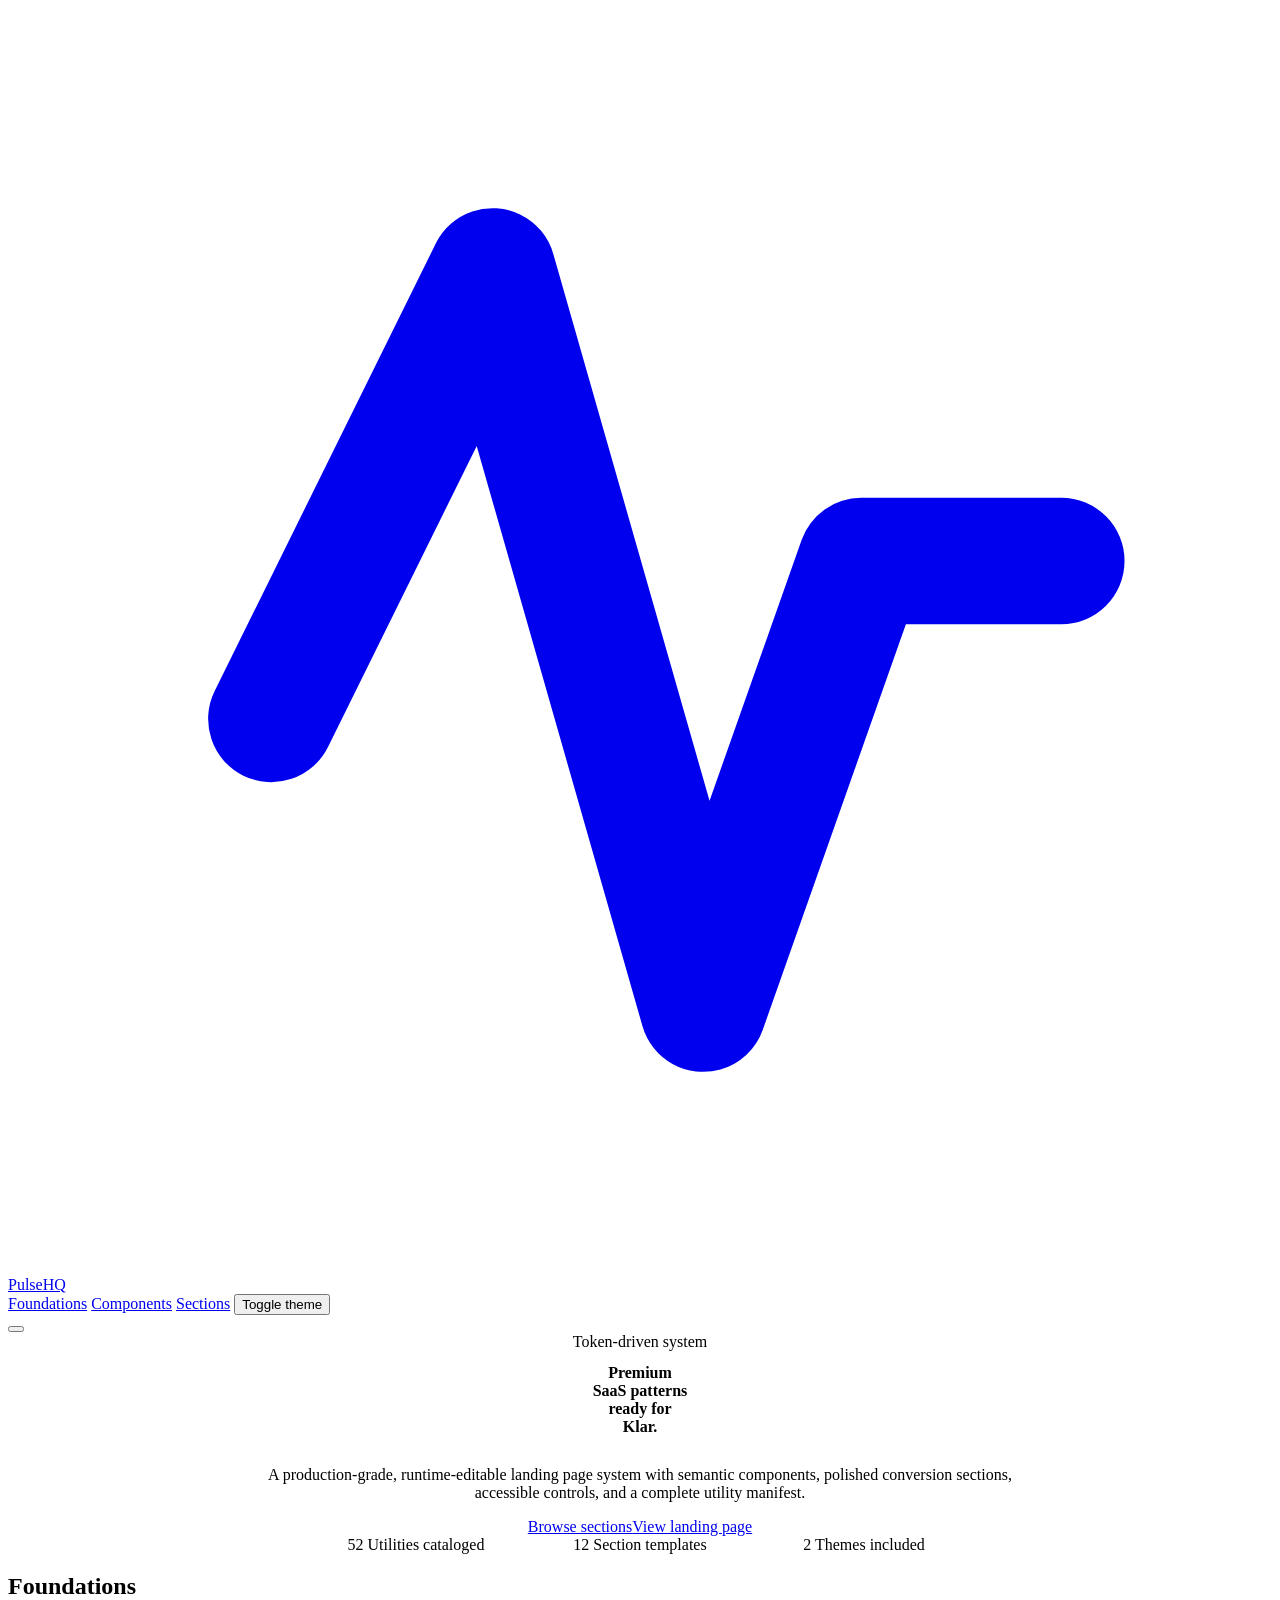
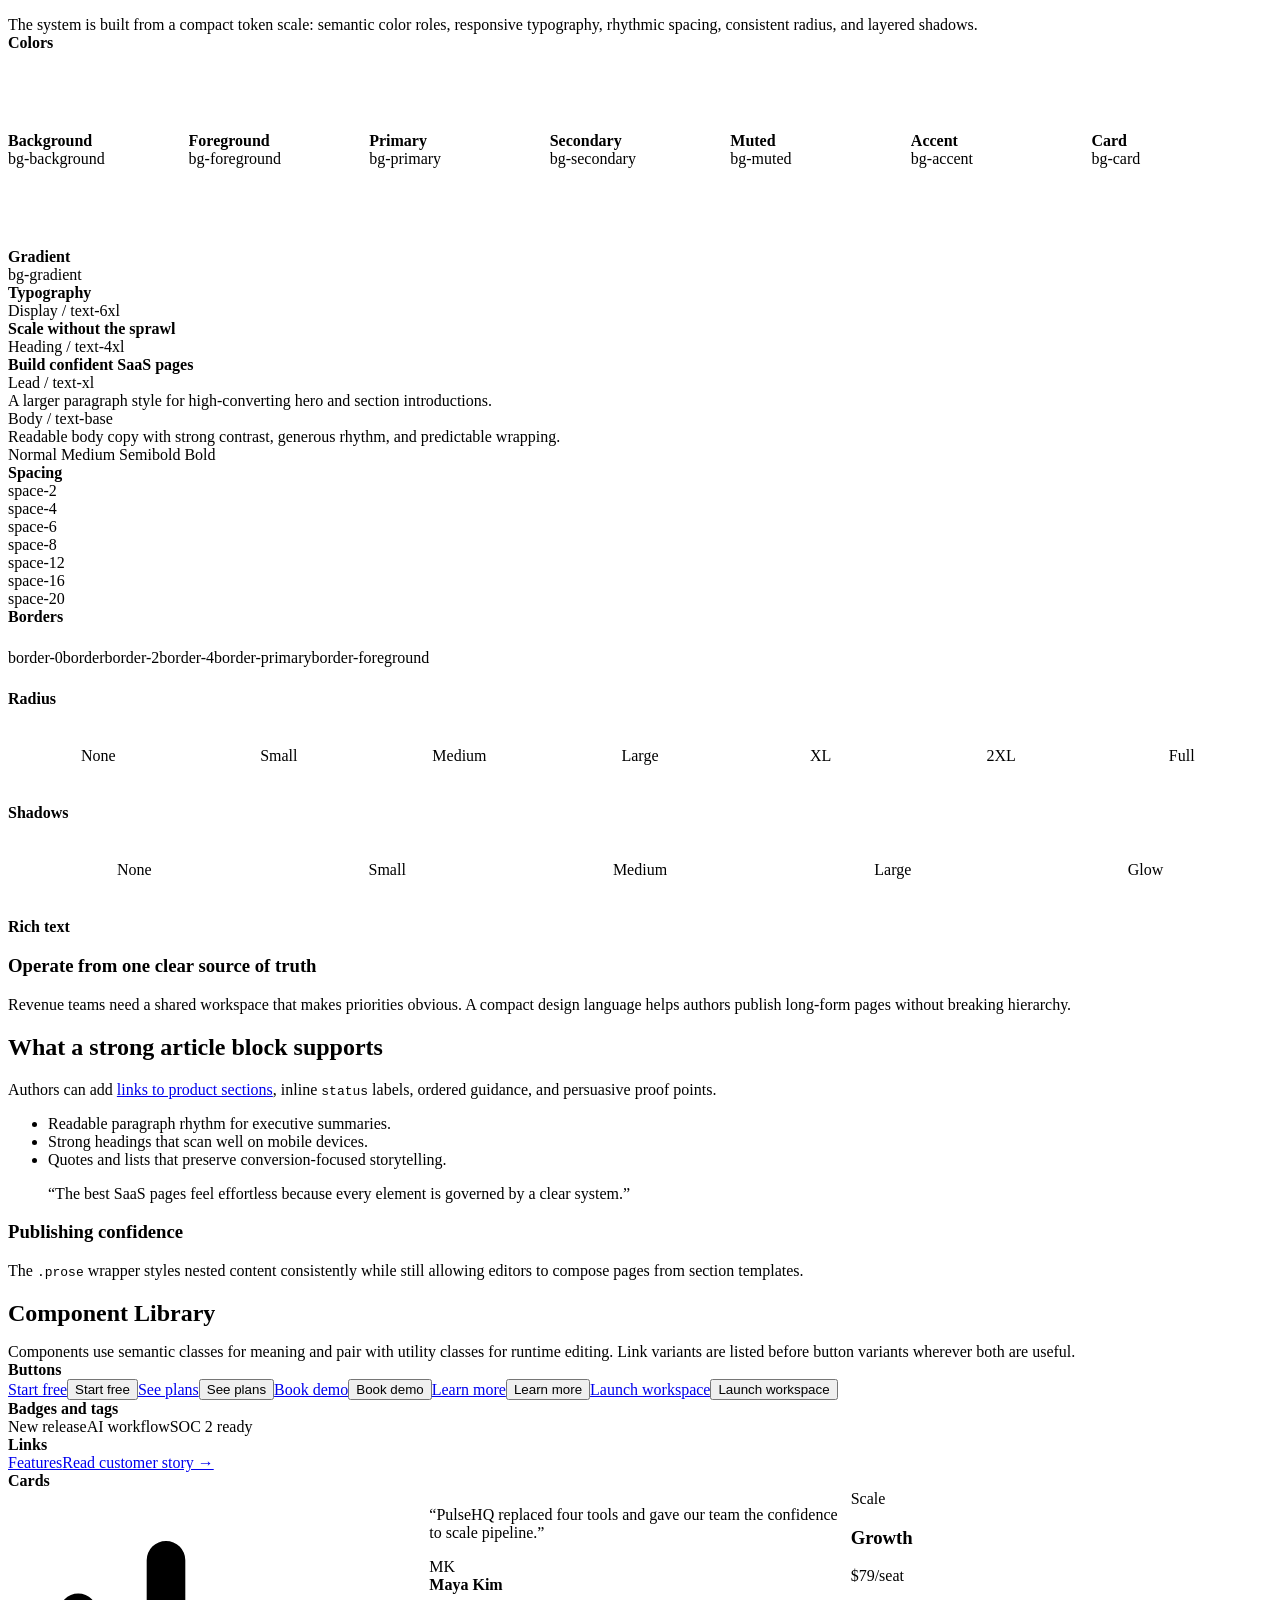
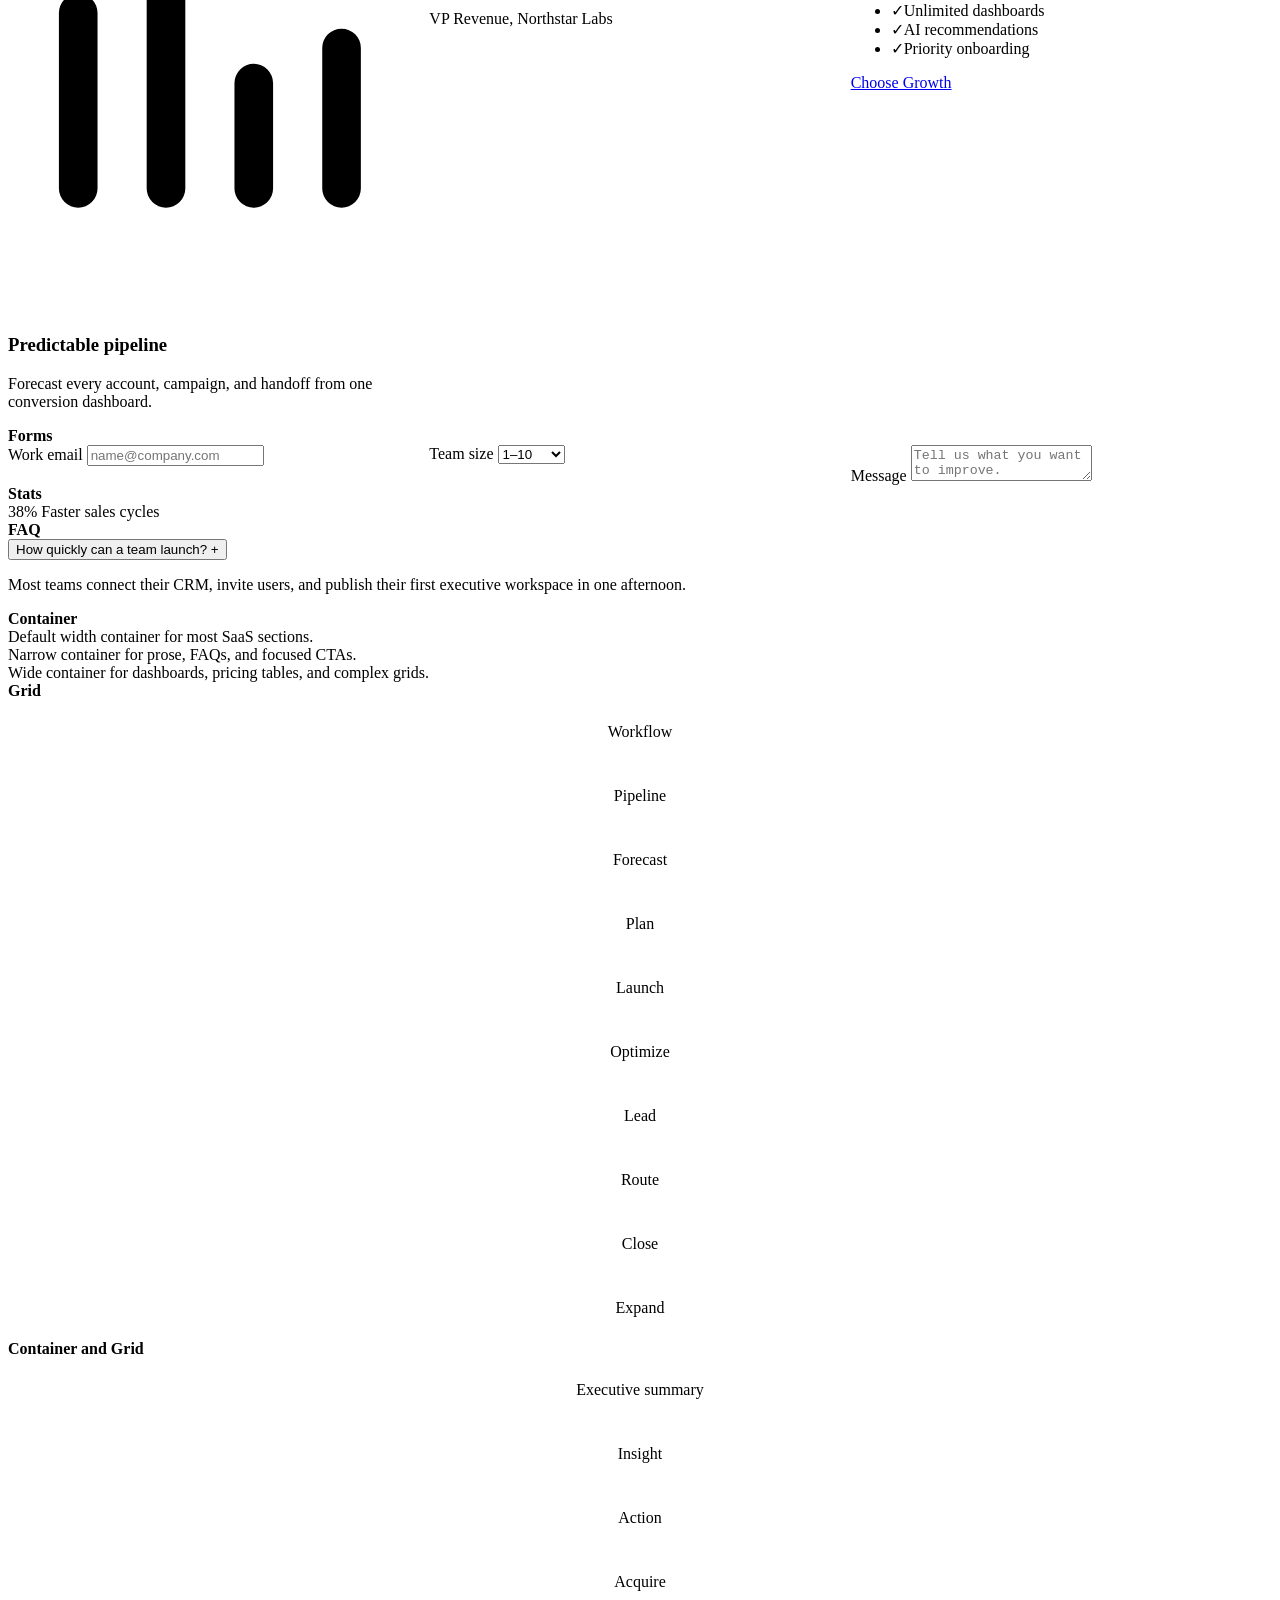
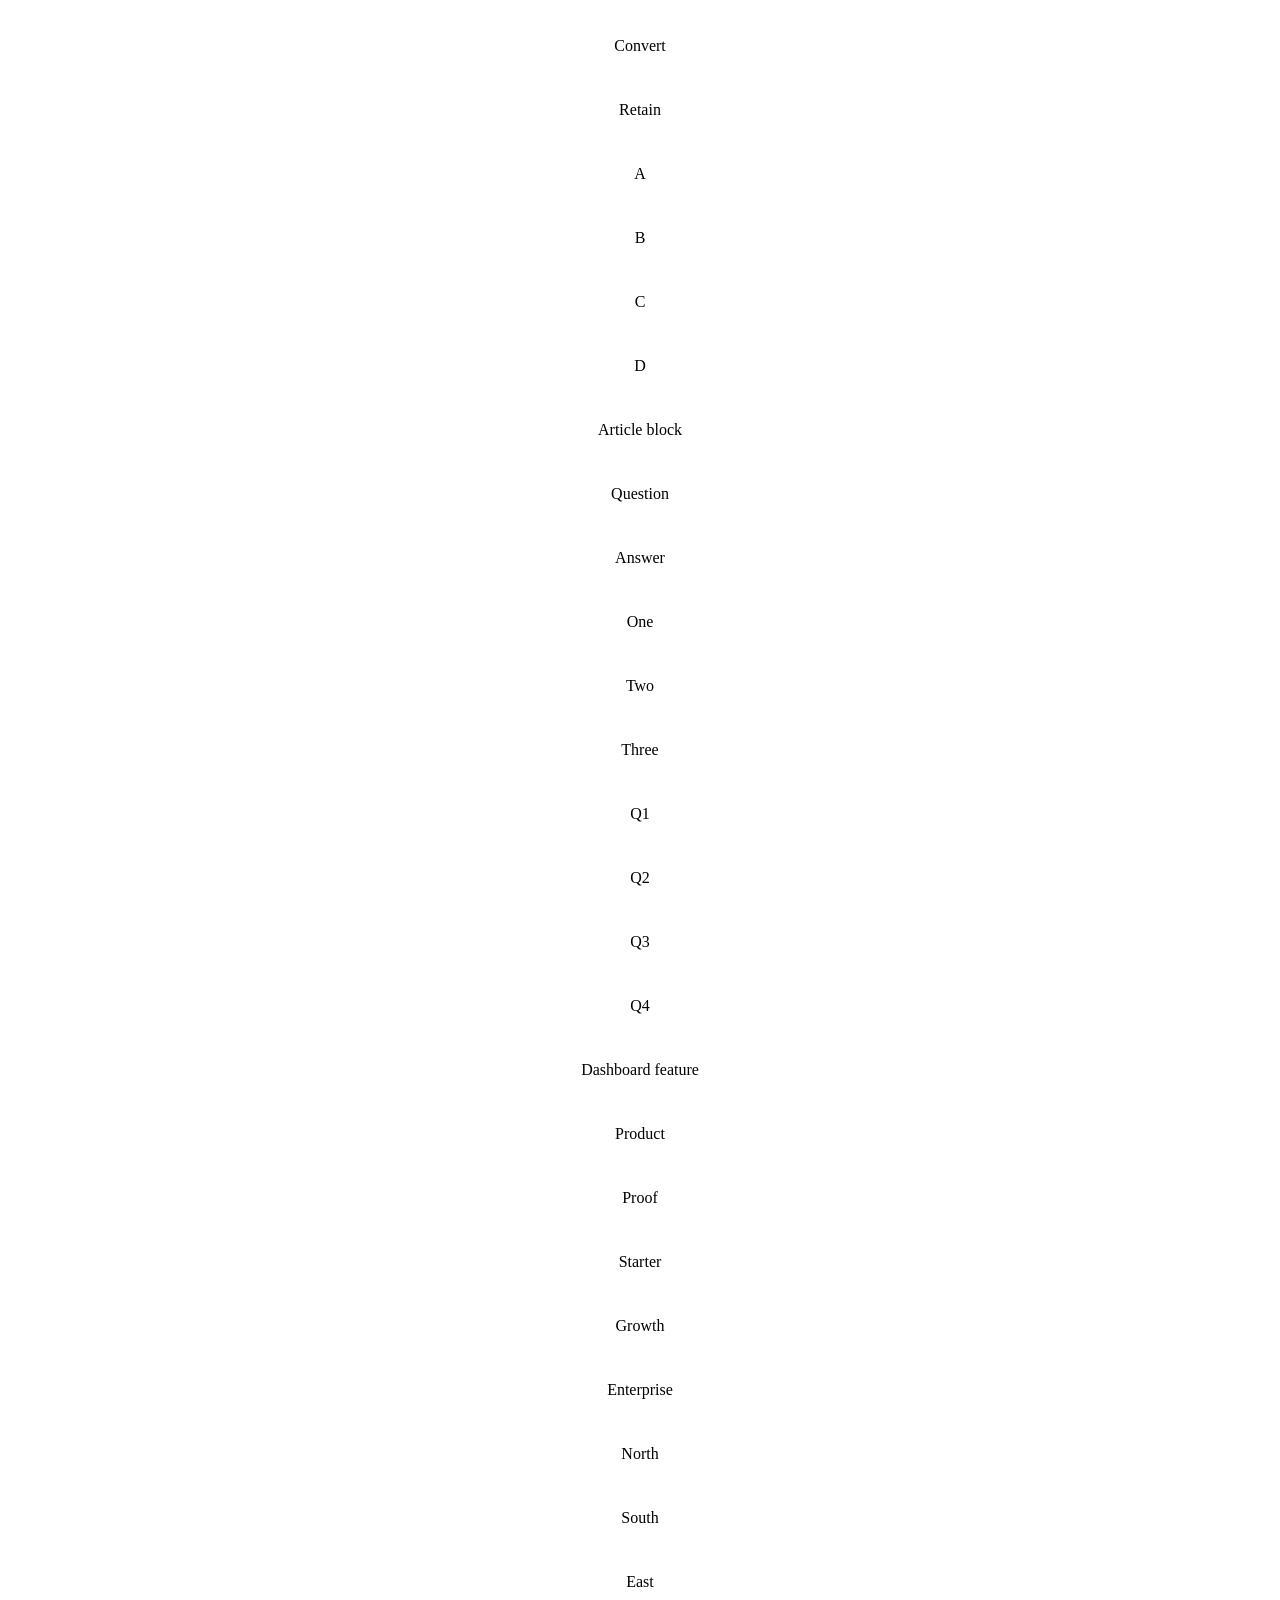
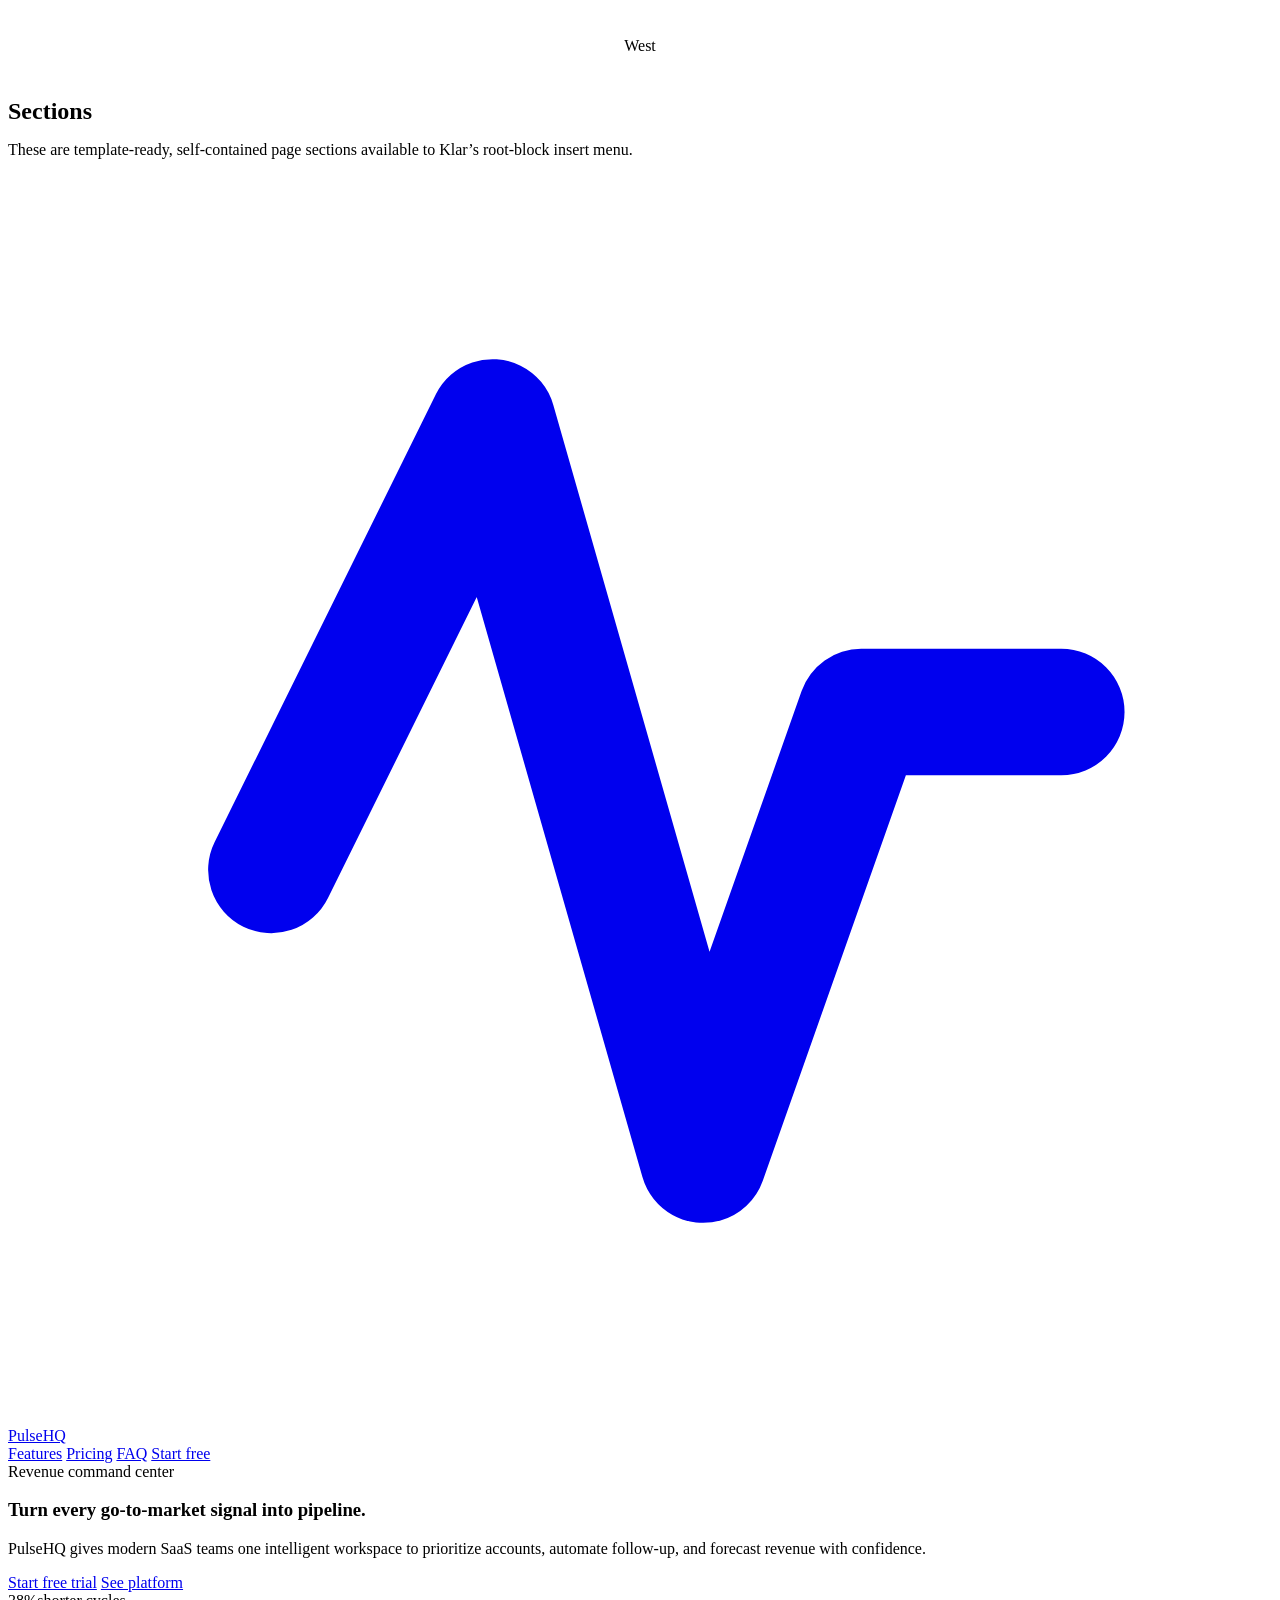
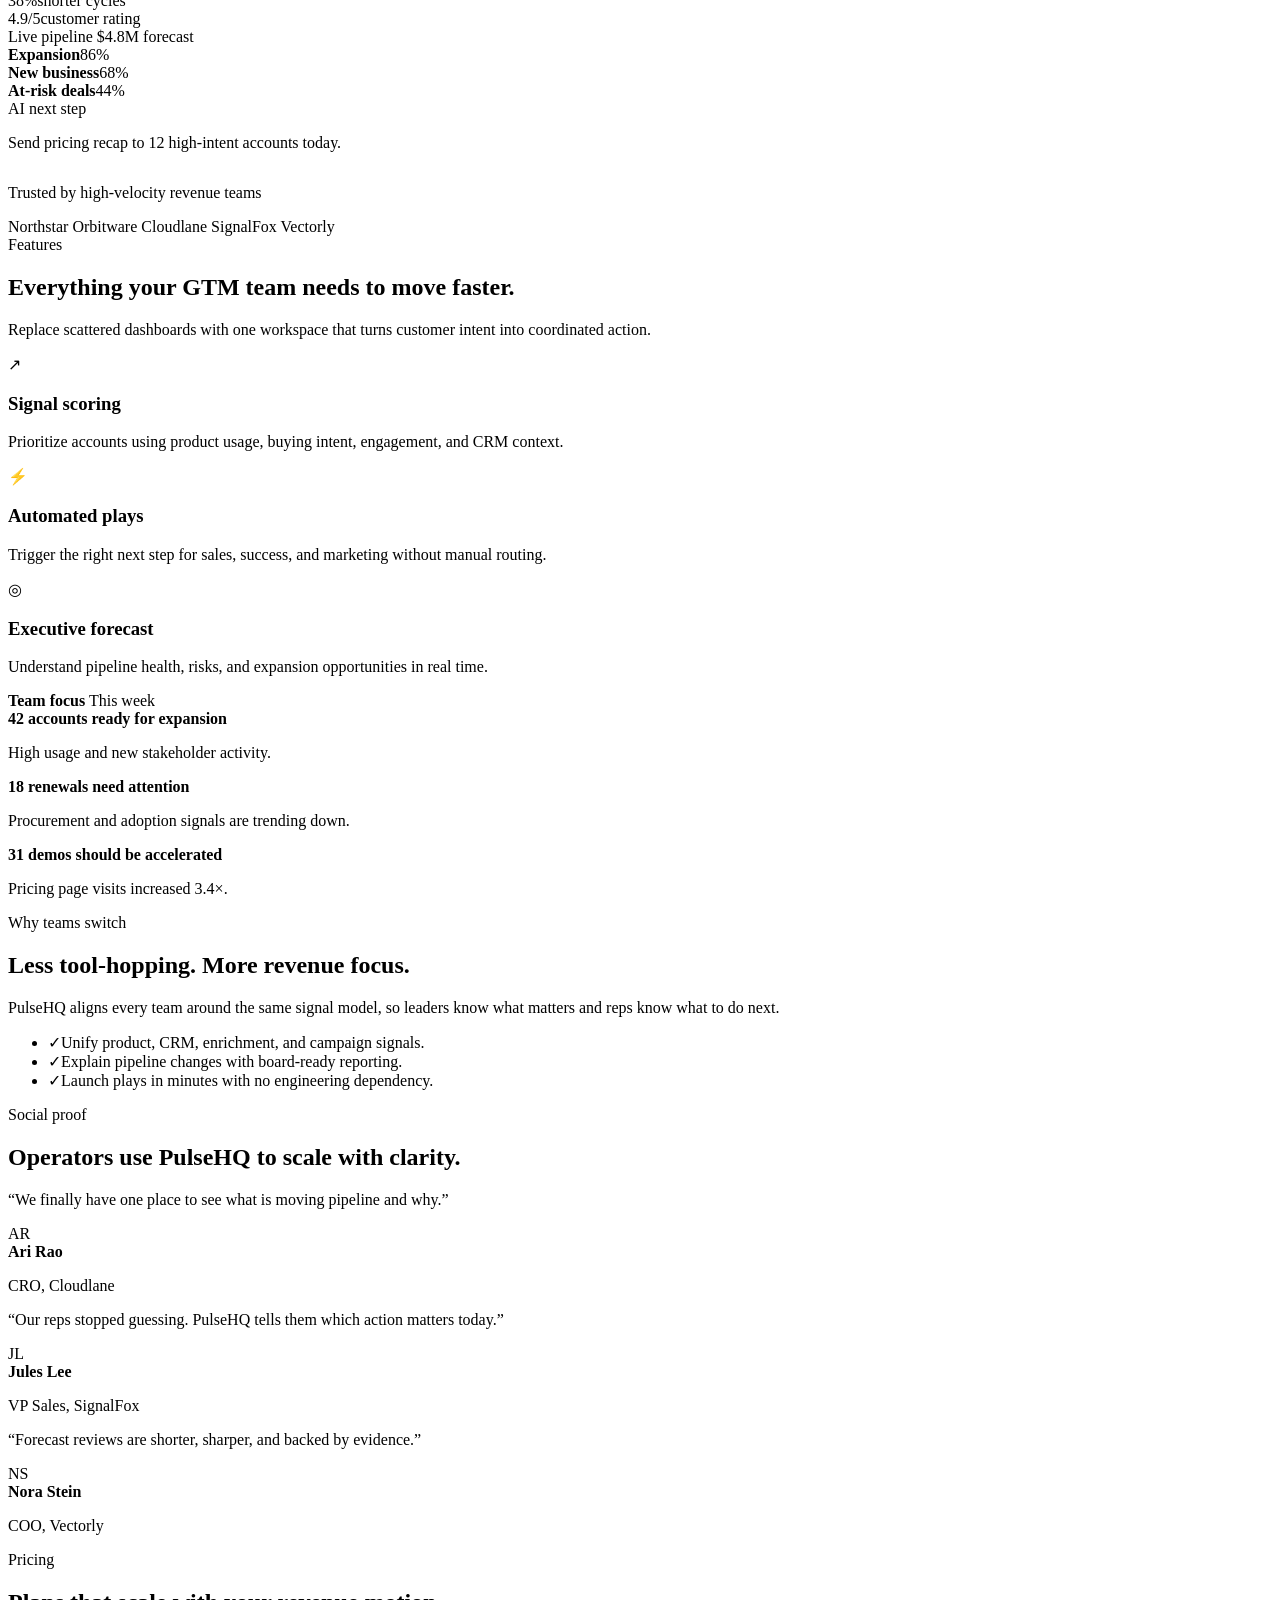
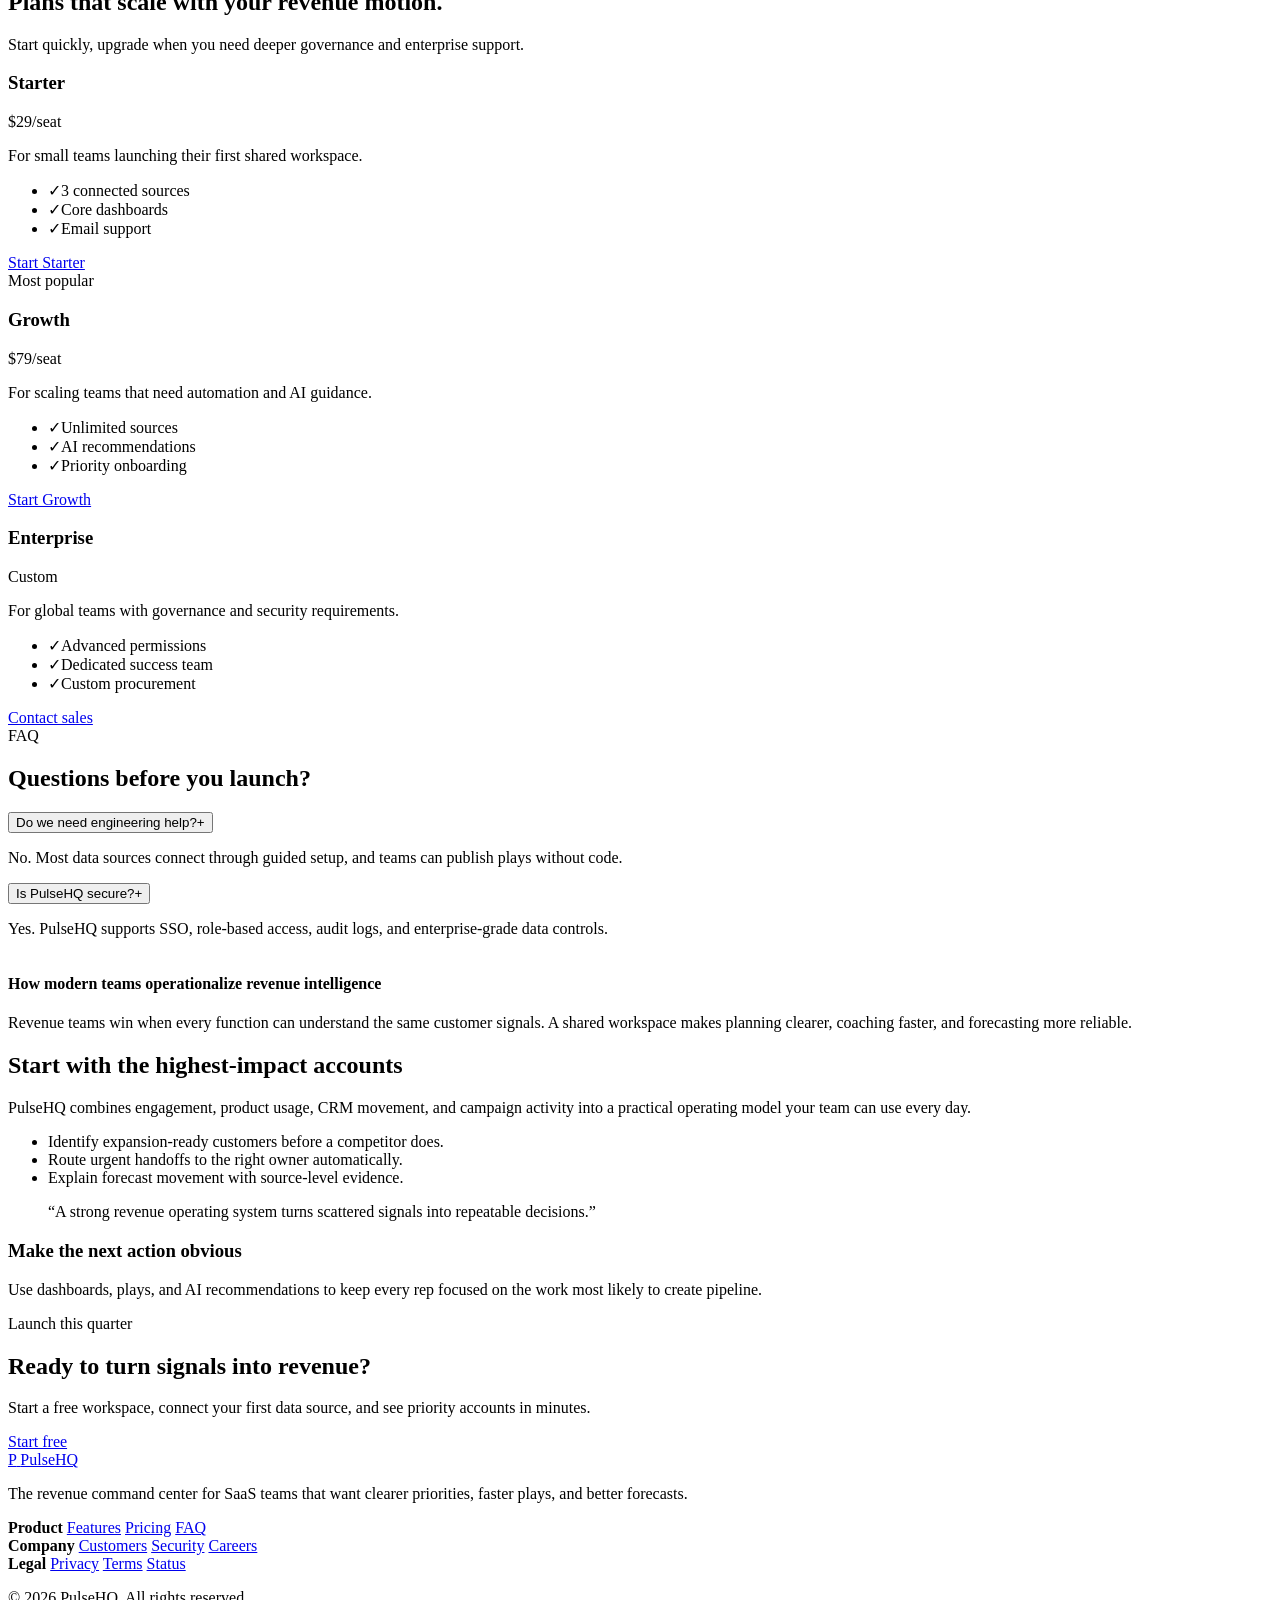
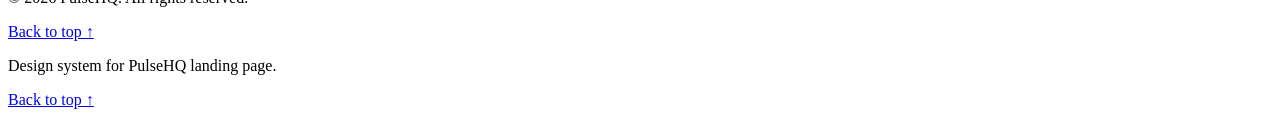
==== commit 2c1007ed: "Publish: prefix root-relative paths with /klar-site-5 for GitHub Pages" ====
--- a/design-system/design-system.html
+++ b/design-system/design-system.html
@@ -1,10 +1,8 @@
-<!DOCTYPE html>
-<html lang="en">
-<head>
-  <meta charset="utf-8" />
-  <meta name="viewport" content="width=device-width, initial-scale=1" />
+<!DOCTYPE html><html lang="en"><head>
+  <meta charset="utf-8">
+  <meta name="viewport" content="width=device-width, initial-scale=1">
   <title>Design System · Premium SaaS Landing</title>
-  <link rel="stylesheet" href="/style.css" />
+  <link rel="stylesheet" href="/klar-site-5/style.css">
   <style>
     /* Documentation chrome only — not part of the design system. Every rule is prefixed .ds-. */
     .ds-page {
@@ -219,7 +217,7 @@
       <a class="brand" href="#top" aria-label="PulseHQ home">
         <span class="brand-mark" aria-hidden="true">
           <svg class="size-6" viewBox="0 0 24 24" fill="none" aria-hidden="true">
-            <path d="M5 13.5L9.2 5l4 14 3-8.5H20" stroke="currentColor" stroke-width="2.4" stroke-linecap="round" stroke-linejoin="round"/>
+            <path d="M5 13.5L9.2 5l4 14 3-8.5H20" stroke="currentColor" stroke-width="2.4" stroke-linecap="round" stroke-linejoin="round"></path>
           </svg>
         </span>
         <span>PulseHQ</span>
@@ -446,7 +444,7 @@
           <div class="card__header">
             <span class="icon-card" aria-hidden="true">
               <svg class="size-6" viewBox="0 0 24 24" fill="none">
-                <path d="M4 17V7m5 10V4m5 13v-6m5 6V9" stroke="currentColor" stroke-width="2.2" stroke-linecap="round"/>
+                <path d="M4 17V7m5 10V4m5 13v-6m5 6V9" stroke="currentColor" stroke-width="2.2" stroke-linecap="round"></path>
               </svg>
             </span>
             <h3 class="card__title">Predictable pipeline</h3>
@@ -492,7 +490,7 @@
       <div class="ds-specimens ds-specimens--grid" data-klar-ds-elements="forms" data-klar-ds-label="Forms">
         <div class="field" data-klar-ds-label="Input field">
           <label class="label" for="ds-email">Work email</label>
-          <input class="input" id="ds-email" type="email" placeholder="name@company.com" />
+          <input class="input" id="ds-email" type="email" placeholder="name@company.com">
         </div>
         <div class="field" data-klar-ds-label="Select field">
           <label class="label" for="ds-team-size">Team size</label>
@@ -589,7 +587,7 @@
             <a class="brand" href="../index.html" aria-label="PulseHQ home">
               <span class="brand-mark" aria-hidden="true">
                 <svg class="size-6" viewBox="0 0 24 24" fill="none" aria-hidden="true">
-                  <path d="M5 13.5L9.2 5l4 14 3-8.5H20" stroke="currentColor" stroke-width="2.4" stroke-linecap="round" stroke-linejoin="round"/>
+                  <path d="M5 13.5L9.2 5l4 14 3-8.5H20" stroke="currentColor" stroke-width="2.4" stroke-linecap="round" stroke-linejoin="round"></path>
                 </svg>
               </span>
               <span>PulseHQ</span>
@@ -921,7 +919,7 @@
 
   <!-- Foundation utility manifest for the Klar editor.
        Every value references a class that exists in style.css. -->
-  <script type="application/json" data-klar-ds>
+  <script type="application/json" data-klar-ds="">
     {
       "classes": {
         "Background color": [
@@ -1270,5 +1268,6 @@
       });
     }
   </script>
-</body>
-</html>
+
+
+</body></html>
